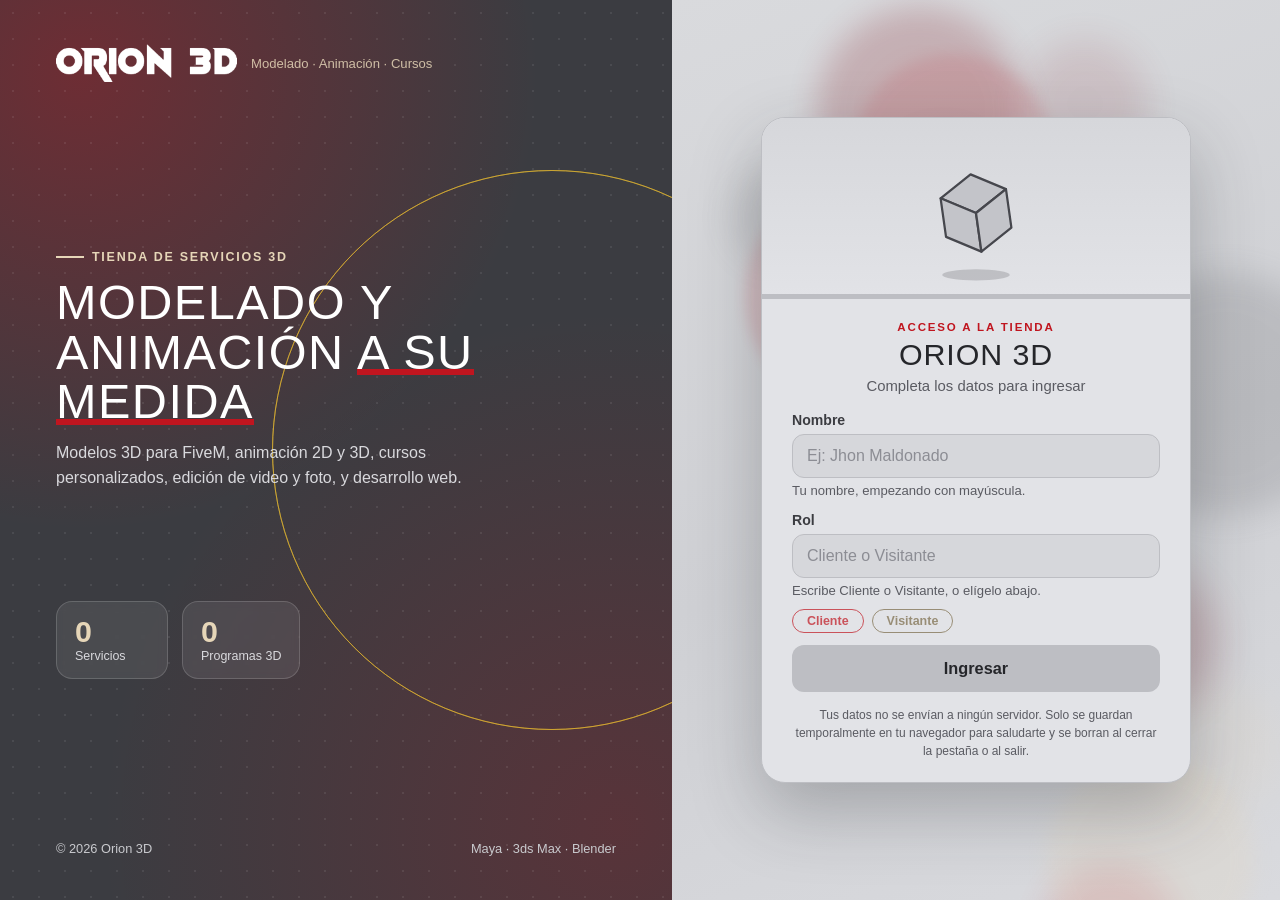
==== index.html @ c8d84ebd "Add files via upload" ====
<!DOCTYPE html>
<html lang="es">
<head>
<meta charset="UTF-8">
<meta name="viewport" content="width=device-width, initial-scale=1">
<meta name="theme-color" content="#3b3c41">
<title>Orion 3D | Ingresar</title>
<link rel="icon" type="image/png" href="img/favicon.png">
<link rel="apple-touch-icon" href="img/favicon.png">
<script src="js/auth.js"></script>
<style>
  :root{--paper:#f7faf0;--mist:#e8f3da;--leaf:#5aa469;--forest:#1f4d2e;--deep:#163823;--sun:#f2c230;--cream:#fff6cc;--line:#d5e4c6;--muted:#5c7262;--bad:#b3402f;--ok:#2f7d46;font-family:"Figtree",system-ui,-apple-system,"Segoe UI",sans-serif}
  *{box-sizing:border-box;margin:0}
  html,body{min-height:100%}
  body{background:var(--paper);color:var(--deep);overflow-x:hidden}
  .shell{display:grid;grid-template-columns:1.05fr .95fr;min-height:100vh}

  /* Panel institucional */
  .brand{position:relative;overflow:hidden;color:#fff;padding:44px 56px;display:flex;flex-direction:column;justify-content:space-between;gap:28px;
    background:radial-gradient(circle at 12% 8%,#2f7d46 0%,transparent 45%),radial-gradient(circle at 92% 92%,#2b6a3d 0%,transparent 50%),var(--deep)}
  .brand::before{content:"";position:absolute;inset:0;background-image:radial-gradient(rgba(255,255,255,.08) 1.2px,transparent 1.2px);background-size:26px 26px;animation:pan 30s linear infinite}
  @keyframes pan{to{background-position:260px 260px}}
  .rings{position:absolute;right:-160px;top:50%;width:560px;height:560px;margin-top:-280px;pointer-events:none}
  .rings i{position:absolute;inset:0;border:1.5px solid rgba(242,194,48,.4);border-radius:50%;animation:ring 8s ease-out infinite}
  .rings i:nth-child(2){animation-delay:2.7s}.rings i:nth-child(3){animation-delay:5.4s}
  @keyframes ring{from{transform:scale(.2);opacity:.9}to{transform:scale(1);opacity:0}}
  .b-top,.b-mid,.b-foot{position:relative;z-index:1}
  .b-top{display:flex;align-items:center;gap:14px;animation:fadeup .8s both}
  .emblem{width:54px;height:54px;object-fit:contain;background:#fff;border-radius:14px;padding:6px;box-shadow:0 8px 20px rgba(0,0,0,.25);animation:bob 5s ease-in-out infinite}
  @keyframes bob{50%{transform:translateY(-5px)}}
  .b-top strong{display:block;font-family:Arial,Helvetica,sans-serif;font-size:1.1rem;letter-spacing:.2px}
  .b-top span{font-size:.82rem;color:var(--cream);opacity:.85}
  .eyebrow{display:inline-flex;align-items:center;gap:8px;font-size:.78rem;font-weight:700;letter-spacing:.14em;text-transform:uppercase;color:var(--sun);animation:fadeup .8s .15s both}
  .eyebrow::before{content:"";width:28px;height:2px;background:var(--sun)}
  .b-mid h2{font-family:Arial,Helvetica,sans-serif;font-size:clamp(2rem,3.4vw,3.1rem);line-height:1.1;margin:14px 0 14px;max-width:560px;animation:fadeup .9s .25s both}
  .b-mid h2 em{font-style:normal;background:linear-gradient(var(--sun),var(--sun)) 0 94%/0 .13em no-repeat;animation:under 1.2s 1.1s forwards}
  @keyframes under{to{background-size:100% .13em}}
  .lead{max-width:470px;color:#dcebd5;line-height:1.55;animation:fadeup .9s .4s both}
  .quotes{position:relative;height:3.4em;margin-top:26px;max-width:460px}
  .quotes p{position:absolute;inset:0;font-family:Arial,Helvetica,sans-serif;font-size:1.12rem;font-style:italic;color:var(--cream);opacity:0;animation:q 15s infinite;padding-left:16px;border-left:3px solid var(--sun)}
  .quotes p:nth-child(2){animation-delay:5s}.quotes p:nth-child(3){animation-delay:10s}
  @keyframes q{0%{opacity:0;transform:translateY(12px)}5%,30%{opacity:1;transform:none}35%,100%{opacity:0;transform:translateY(-12px)}}
  .stats{display:flex;gap:14px;flex-wrap:wrap;margin-top:30px}
  .stat{min-width:112px;padding:14px 18px;border-radius:16px;background:rgba(255,255,255,.08);border:1px solid rgba(255,255,255,.16);backdrop-filter:blur(4px);animation:fadeup .8s both;transition:transform .3s,background .3s}
  .stat:nth-child(1){animation-delay:.6s}.stat:nth-child(2){animation-delay:.75s}.stat:nth-child(3){animation-delay:.9s}
  .stat:hover{transform:translateY(-5px);background:rgba(255,255,255,.14)}
  .stat b{display:block;font-family:Arial,Helvetica,sans-serif;font-size:1.9rem;color:var(--sun);line-height:1}
  .stat span{font-size:.78rem;color:#dcebd5}
  .b-foot{display:flex;justify-content:space-between;align-items:center;font-size:.8rem;color:#bcd3b6}
  @keyframes fadeup{from{opacity:0;transform:translateY(22px)}}

  /* Lado del acceso */
  .side{position:relative;display:grid;place-items:center;padding:32px 20px;overflow:hidden;background:linear-gradient(160deg,var(--paper),#eef6e0 55%,var(--cream) 140%)}
  #blobs{position:absolute;inset:0;pointer-events:none;overflow:hidden}
  #blobs span{position:absolute;border-radius:50%;animation:drift var(--d) ease-in-out var(--delay) infinite alternate}
  @keyframes drift{from{transform:translate(0,0) scale(1)}to{transform:translate(var(--x),var(--y)) scale(1.18)}}

  .login{position:relative;z-index:1;width:min(100%,430px);background:#fff;border:1px solid var(--line);border-radius:24px;overflow:hidden;box-shadow:0 28px 70px rgba(31,77,46,.18);animation:enter .9s cubic-bezier(.2,.9,.3,1) both}
  @keyframes enter{from{transform:translateX(50px);opacity:0}}
  .login.shake{animation:shake .45s}
  @keyframes shake{20%{transform:translateX(-9px)}40%{transform:translateX(8px)}60%{transform:translateX(-5px)}80%{transform:translateX(3px)}}
  .top{background:linear-gradient(180deg,var(--mist),#f4f9ea);padding:20px 0 0;text-align:center}
  .plant{width:140px;height:150px;display:block;margin:0 auto;overflow:visible}
  .bar{height:5px;background:var(--line);margin-top:6px}
  .bar i{display:block;height:100%;width:0;background:linear-gradient(90deg,var(--leaf),var(--sun));transition:width .7s cubic-bezier(.3,1,.4,1)}

  .body{padding:22px 30px 22px}
  .tag{display:block;text-align:center;font-size:.72rem;font-weight:700;letter-spacing:.16em;text-transform:uppercase;color:var(--leaf);margin-bottom:4px}
  h1{font-family:Arial,Helvetica,sans-serif;font-size:1.7rem;font-weight:700;color:var(--forest);text-align:center;line-height:1.15}
  .sub{text-align:center;color:var(--muted);margin:6px 0 18px;font-size:.93rem}
  .rise{animation:fadeup .7s cubic-bezier(.2,.9,.3,1) both;animation-delay:calc(var(--i) * .09s + .45s)}
  label{display:block;font-weight:700;font-size:.88rem;margin-bottom:6px;color:var(--forest)}
  .field{margin-bottom:12px}
  input{width:100%;font:inherit;font-size:1rem;color:var(--deep);background:var(--paper);border:1.5px solid var(--line);border-radius:12px;padding:12px 14px;outline:none;transition:border-color .25s,box-shadow .25s,background .25s}
  input::placeholder{color:#93a798}
  input:focus{border-color:var(--leaf);background:#fff;box-shadow:0 0 0 4px rgba(90,164,105,.18)}
  input.ok{border-color:var(--ok)}input.bad{border-color:var(--bad)}
  .hint{min-height:1.3em;margin-top:5px;font-size:.82rem;color:var(--muted)}
  .hint.ok{color:var(--ok)}.hint.bad{color:var(--bad)}
  .chips{display:flex;gap:6px;flex-wrap:wrap;margin-top:8px}
  .chip{font-size:.74rem;font-weight:700;padding:3px 11px;border-radius:999px;border:1.5px solid var(--c);color:var(--c);opacity:.6;transition:all .35s cubic-bezier(.3,1.6,.5,1)}
  .chip.on{background:var(--c);color:var(--t);opacity:1;transform:scale(1.1)}

  /* Tipo de visitante (aparece solo con rol Visitante) */
  .tipo-box{max-height:0;opacity:0;overflow:hidden;padding:0 4px;transform:translateY(-8px);transition:max-height .55s ease,opacity .4s,transform .4s,margin .4s}
  .tipo-box.show{max-height:150px;opacity:1;transform:none;margin-bottom:12px}

  /* Acceso admin (oculto) */
  button.ready.adm,button.checking.adm,button.verified.adm{background:linear-gradient(90deg,#7b2ff7,#f107a3)}
  button.ready.adm{box-shadow:0 10px 24px rgba(241,7,163,.35)}
  button.checking.adm::before{background:#fff}
  .welcome.admin{background:linear-gradient(135deg,#1a0b3d,#7b2ff7 55%,#f107a3)}

  /* Acceso Founder (Juan MaldonadoAdmin) */
  button.ready.founder,button.checking.founder,button.verified.founder{background:linear-gradient(90deg,#000000,#7b2ff7,#c0151f);border:1px solid #f107a3;}
  button.ready.founder{box-shadow:0 10px 24px rgba(123,47,247,.45)}
  .welcome.founder{background:radial-gradient(circle at 50% 50%,#7b2ff7 0%,#000000 80%)}

  /* Preguntas de seguridad (admin) */
  .sec{position:fixed;inset:0;z-index:20;display:grid;place-items:center;padding:20px;background:radial-gradient(circle at 50% 30%,rgba(123,47,247,.55),rgba(10,4,25,.93));backdrop-filter:blur(8px);opacity:0;visibility:hidden;transition:opacity .4s,visibility .4s}
  .sec.show{opacity:1;visibility:visible}
  .sec-card{width:min(100%,450px);padding:28px;border-radius:24px;background:linear-gradient(160deg,#241046,#12082b);border:1px solid rgba(241,7,163,.5);box-shadow:0 0 60px rgba(241,7,163,.3),0 30px 80px rgba(0,0,0,.5);color:#fff;transform:translateY(40px) scale(.92) rotate(-2deg);transition:transform .6s cubic-bezier(.2,1.4,.4,1)}
  .sec.show .sec-card{transform:none}
  .sec-card.shake{animation:shake .45s}
  .sec-ico{font-size:2.4rem;text-align:center;animation:bob2 2.4s ease-in-out infinite}
  @keyframes bob2{50%{transform:translateY(-6px) rotate(6deg)}}
  .sec h3{font-family:Arial,Helvetica,sans-serif;text-align:center;font-size:1.4rem;margin:4px 0}
  .sec-sub{text-align:center;color:#c7b8ee;font-size:.9rem;margin-bottom:16px}
  .sec label{color:#f0e8ff;font-size:.9rem;font-weight:600;margin-bottom:12px;opacity:0;transform:translateX(-18px)}
  .sec label span{display:block;margin-bottom:6px}
  .sec.show label{animation:sqin .5s forwards;animation-delay:calc(var(--i) * .12s + .3s)}
  @keyframes sqin{to{opacity:1;transform:none}}
  .sec input{background:rgba(255,255,255,.08);border-color:rgba(255,255,255,.2);color:#fff}
  .sec input::placeholder{color:#8b7bb8}
  .sec input:focus{background:rgba(255,255,255,.12);border-color:#f107a3;box-shadow:0 0 0 4px rgba(241,7,163,.25)}
  .sec-msg{min-height:1.4em;text-align:center;font-size:.86rem;color:#ff8fb8;margin:2px 0 10px}
  .sec-msg.ok{color:#6cf2b0}
  .sec-acts{display:flex;gap:10px}
  .sec-acts button{width:auto;flex:1}
  .sec-go{background:linear-gradient(90deg,#7b2ff7,#f107a3);color:#fff;box-shadow:0 10px 24px rgba(241,7,163,.3)}
  .sec-cancel{background:rgba(255,255,255,.1);color:#fff}
  .sec-go:disabled{opacity:.5;cursor:not-allowed}

  /* PIN de los clientes (nube) */
  .tipo-box.alto.show{max-height:240px}
  .pin-wrap{position:relative}
  input.pin-in{text-align:center;font-size:1.35rem;font-weight:700;letter-spacing:.55em;padding-left:calc(14px + .55em)}
  .relink{width:auto;margin-top:6px;padding:0;background:none;border:0;border-radius:0;box-shadow:none;color:var(--leaf);font-size:.82rem;font-weight:700;text-decoration:underline;cursor:pointer}
  .relink:hover,.relink:active{transform:none;color:var(--forest)}
  .nube{position:absolute;right:4px;bottom:calc(100% - 2px);z-index:5;min-width:176px;padding:14px 26px 12px;border-radius:46px;background:#fff;color:var(--forest);text-align:center;pointer-events:none;
    opacity:0;transform:translateY(14px) scale(.6);transform-origin:80% 100%;transition:opacity .35s,transform .5s cubic-bezier(.3,1.6,.5,1);filter:drop-shadow(0 8px 14px rgba(31,77,46,.32))}
  .nube::before,.nube::after,.nube i{content:"";position:absolute;background:#fff;border-radius:50%}
  .nube::before{width:48px;height:48px;top:-22px;left:24px}
  .nube::after{width:64px;height:64px;top:-34px;right:26px}
  .nube i:nth-of-type(1){width:15px;height:15px;right:34px;bottom:-14px}
  .nube i:nth-of-type(2){width:8px;height:8px;right:22px;bottom:-27px}
  .nube small{display:block;font-size:.78rem;font-weight:700;color:var(--muted);letter-spacing:.05em;text-transform:uppercase}
  .nube strong{display:block;font-family:Arial,Helvetica,sans-serif;font-size:2rem;letter-spacing:.3em;margin:2px 0 8px .3em;color:var(--forest)}
  .nube b{display:block;height:4px;border-radius:4px;background:linear-gradient(90deg,var(--sun),var(--leaf));transform-origin:left}
  .nube.show{opacity:1;transform:none;animation:flota 3s ease-in-out .5s infinite}
  .nube.show b{animation:cuenta 5s linear forwards}
  @keyframes flota{50%{transform:translateY(-6px)}}
  @keyframes cuenta{from{transform:scaleX(1)}to{transform:scaleX(0)}}

  /* Bloqueo por intentos fallidos */
  .lock{position:fixed;inset:0;z-index:30;display:grid;place-items:center;padding:20px;background:radial-gradient(circle at 50% 30%,rgba(179,64,47,.55),rgba(12,22,16,.96));backdrop-filter:blur(10px);opacity:0;visibility:hidden;transition:opacity .4s,visibility .4s}
  .lock.show{opacity:1;visibility:visible}
  .lock-card{position:relative;width:min(100%,420px);padding:34px 28px 28px;border-radius:26px;text-align:center;color:#fff;background:linear-gradient(160deg,#2a1713,#150c0a);border:1px solid rgba(255,107,107,.5);box-shadow:0 0 70px rgba(255,80,80,.28),0 30px 80px rgba(0,0,0,.55);transform:scale(.9) translateY(30px);transition:transform .6s cubic-bezier(.2,1.4,.4,1)}
  .lock.show .lock-card{transform:none}
  .lock-ring{width:170px;height:170px;display:block;margin:0 auto;transform:rotate(-90deg);overflow:visible}
  .lock.show .lock-ring{animation:lpulse 2s ease-in-out infinite}
  @keyframes lpulse{50%{transform:rotate(-90deg) scale(1.04)}}
  .lock-ring circle{fill:none;stroke-width:7;stroke-linecap:round}
  .lock-ring .bg{stroke:rgba(255,255,255,.12)}
  .lock-ring .fg{stroke:#ff6b6b;stroke-dasharray:326.7;stroke-dashoffset:0;filter:drop-shadow(0 0 8px rgba(255,107,107,.7));transition:stroke-dashoffset .25s linear}
  .lock-time{position:absolute;left:0;right:0;top:94px;font-family:Arial,Helvetica,sans-serif;font-size:2.6rem;font-weight:700;font-variant-numeric:tabular-nums}
  .lock h3{font-family:Arial,Helvetica,sans-serif;font-size:1.45rem;margin:18px 0 6px}
  .lock p{color:#e8c9c3;font-size:.93rem;line-height:1.5}
  .lock.profundo{background:#000;-webkit-backdrop-filter:none;backdrop-filter:none}
  .lock.profundo .lock-card{background:#040404;border-color:rgba(255,255,255,.1);box-shadow:none}
  .lock.profundo.show .lock-ring{animation:none}
  .lock.profundo .lock-ring .bg{stroke:rgba(255,255,255,.07)}
  .lock.profundo .lock-ring .fg{stroke:#555;filter:none}
  .lock.profundo .lock-time{color:#bdbdbd}
  .lock.profundo h3{color:#cfcfcf}
  .lock.profundo p{color:#7a7a7a}
  .apin-dots{display:flex;justify-content:center;gap:8px;margin:2px 0 8px}
  .apin-dots i{width:10px;height:10px;border-radius:50%;background:rgba(255,255,255,.2);transition:all .4s cubic-bezier(.3,1.6,.5,1)}
  .apin-dots i.on{background:#f107a3;box-shadow:0 0 12px #f107a3;transform:scale(1.3)}

  button{position:relative;overflow:hidden;width:100%;font:inherit;font-weight:700;font-size:1.02rem;color:var(--deep);background:#cfe0c4;border:0;border-radius:12px;padding:14px;cursor:pointer;transition:background .4s,color .4s,transform .15s,box-shadow .3s}
  button.ready{background:var(--forest);color:#fff;box-shadow:0 10px 22px rgba(31,77,46,.28)}
  button.ready::after{content:"";position:absolute;inset:0 auto 0 -60%;width:40%;background:linear-gradient(100deg,transparent,rgba(242,194,48,.55),transparent);transform:skewX(-20deg);animation:shine 2.6s ease-in-out infinite}
  @keyframes shine{0%,40%{left:-60%}100%{left:130%}}
  button:hover{transform:translateY(-2px)}button:active{transform:scale(.98)}
  button:focus-visible{outline:3px solid var(--sun);outline-offset:3px}
  button .spin{display:none;width:16px;height:16px;margin-right:10px;vertical-align:-3px;border:2.5px solid rgba(255,255,255,.35);border-top-color:var(--sun);border-radius:50%;animation:girar .8s linear infinite}
  button.checking{background:var(--forest);color:#fff;cursor:progress;transform:none}
  button.checking .spin{display:inline-block}
  button.checking::after{display:none}
  button.checking::before{content:"";position:absolute;left:0;bottom:0;height:4px;width:var(--p,0%);background:var(--sun);transition:width .95s linear}
  button.verified{background:var(--ok);color:#fff}
  button.denied{background:var(--bad);color:#fff;animation:shake .45s}
  #btnlabel.fade{display:inline-block;animation:aparece .4s ease both}
  @keyframes girar{to{transform:rotate(360deg)}}
  @keyframes aparece{from{opacity:0;transform:translateY(6px)}}
  .privacy{font-size:.75rem;line-height:1.5;color:var(--muted);margin-top:14px;text-align:center}

  /* Bienvenida */
  .welcome{position:fixed;inset:0;z-index:10;display:grid;place-items:center;text-align:center;padding:24px;background:var(--forest);color:#fff;clip-path:circle(0% at 70% 40%);pointer-events:none}
  .welcome.show{clip-path:circle(150% at 70% 40%);transition:clip-path 1.1s cubic-bezier(.7,0,.3,1);pointer-events:auto}
  .welcome h2{font-family:Arial,Helvetica,sans-serif;font-size:clamp(1.8rem,6vw,3rem);line-height:1.15}
  .welcome p{font-size:1.15rem;margin-top:12px;color:var(--cream)}
  .welcome .dots{margin-top:10px;color:var(--sun)}
  .welcome .dots span{display:inline-block;font-size:2.2rem;animation:dot 1s infinite}
  .welcome .dots span:nth-child(2){animation-delay:.2s}.welcome .dots span:nth-child(3){animation-delay:.4s}
  @keyframes dot{50%{transform:translateY(-9px)}}

  @media (max-width:900px){
    .shell{grid-template-columns:1fr}
    .brand{padding:24px 22px;gap:14px}
    .b-mid h2{font-size:1.55rem;margin:8px 0 0}
    .lead,.quotes,.stats,.rings,.vine,.eyebrow{display:none}
    .b-foot{display:none}
    .side{padding:26px 16px 40px}
  }
  @media (prefers-reduced-motion:reduce){*,*::before,*::after{animation:none!important;transition:none!important}.quotes p:first-child{opacity:1}}

  /* =====================  TEMA ORION 3D (gris + rojo)  ===================== */
  @font-face{font-family:"Calvera";src:url("fonts/calvera.woff2") format("woff2"),url("fonts/calvera.ttf") format("truetype"),url("fonts/calvera.otf") format("opentype");font-display:swap}
  :root{--paper:#d6d7db;--mist:#c9cacf;--leaf:#c0151f;--forest:#3b3c41;--deep:#25262a;--sun:#e6d6b8;--cream:#ececef;--line:#bdbec3;--muted:#5a5b62;--bad:#b3141d;--ok:#2f6b3a;--calv:"Calvera","Impact","Arial Black",Arial,sans-serif;font-family:Arial,Helvetica,sans-serif}
  body{background:#cfd0d4}
  #fx{position:fixed;inset:0;z-index:0;pointer-events:none}
  .shell{position:relative;z-index:1}
  h1,.b-mid h2,.welcome h2,.sec h3,.lock h3{font-family:var(--calv);font-weight:400;text-transform:uppercase;letter-spacing:.03em}
  h1{color:#25262a;font-size:1.9rem}
  .b-mid h2{font-size:clamp(2.1rem,3.8vw,3.4rem);line-height:1.02}
  .sec h3,.lock h3{font-size:1.5rem}
  .brand{background:radial-gradient(circle at 12% 8%,rgba(192,21,31,.38) 0%,transparent 45%),radial-gradient(circle at 92% 92%,rgba(192,21,31,.22) 0%,transparent 50%),#3b3c41}
  .b-top .logo{height:38px;width:auto;display:block;animation:bob 5s ease-in-out infinite}
  .b-top span{color:var(--sun)}
  .lead,.stat span{color:#d9d9dd}.b-foot{color:#c9cace}
  .b-mid h2 em{background:linear-gradient(var(--leaf),var(--leaf)) 0 94%/0 .13em no-repeat;animation:under 1.2s 1.1s forwards;color:#fff}
  .side{background:linear-gradient(160deg,#d9dadd,#cfd0d4 55%,#e2e3e7 140%)}
  .login{background:#e2e3e7;border-color:var(--line);box-shadow:0 28px 70px rgba(37,38,42,.28)}
  .top{background:linear-gradient(180deg,#d6d7db,#e2e3e7)}
  input:focus{background:#ececef;box-shadow:0 0 0 4px rgba(192,21,31,.18)}
  input::placeholder{color:#8c8d94}
  .bar{background:var(--line)}
  .plant{width:150px;height:150px;display:block;margin:0 auto;overflow:visible}
  .plant polygon{fill:#c3c4c9;stroke:#46474d;stroke-width:3;stroke-linejoin:round;transition:fill .7s,stroke .7s}
  .plant .cb{transform-box:fill-box;transform-origin:center;transform:scale(.8) rotate(-8deg);transition:transform .9s cubic-bezier(.3,1.5,.5,1)}
  .plant .sh{fill:rgba(37,38,42,.18)}
  .plant.s1 .cb{transform:scale(.92)}
  .plant.s1 .fl{fill:#8a8b92}.plant.s1 .fr{fill:#5a5b62}
  .plant.s2 .cb{transform:scale(1);animation:flotaC 3.4s ease-in-out infinite}
  .plant.s2 .ft{fill:#e0323d}.plant.s2 .fl{fill:#c0151f}.plant.s2 .fr{fill:#8f0f18}
  .plant.adm.s2 .ft{fill:#c084fc}.plant.adm.s2 .fl{fill:#7b2ff7}.plant.adm.s2 .fr{fill:#f107a3}
  .plant.founder.s2 .ft{fill:#ff4d4d}.plant.founder.s2 .fl{fill:#7b2ff7}.plant.founder.s2 .fr{fill:#000000}
  .sp{fill:var(--sun);opacity:0}
  .plant.s2 .sp{animation:subir 2.6s ease-out infinite}
  .plant.s2 .sp:nth-of-type(2){animation-delay:.8s}.plant.s2 .sp:nth-of-type(3){animation-delay:1.6s}
  @keyframes flotaC{50%{transform:scale(1) translateY(-6px) rotate(2deg)}}
  @keyframes subir{0%{transform:translateY(0);opacity:0}25%{opacity:.9}100%{transform:translateY(-30px);opacity:0}}
  .chips{gap:8px}
  button.chip{width:auto;padding:4px 14px;font-size:.78rem;font-weight:700;background:transparent;border-radius:999px;box-shadow:none;border:1.5px solid var(--c);color:var(--c);opacity:.7;cursor:pointer}
  button.chip:hover{opacity:1}
  button.chip.cli{--c:#c0151f;--t:#fff}button.chip.vis{--c:#7a6a47;--t:#fff}
  button.chip.on{background:var(--c);color:var(--t);opacity:1;transform:scale(1.08)}
  button{background:#bdbec3;color:var(--deep)}
  button.ready{background:var(--leaf);color:#fff;box-shadow:0 10px 22px rgba(192,21,31,.3)}
  button.checking{background:var(--leaf);color:#fff}
  button.verified{background:var(--ok)}
  button.ready.adm,button.checking.adm,button.verified.adm{background:linear-gradient(90deg,#7b2ff7,#f107a3)}
  button.ready.founder,button.checking.founder,button.verified.founder{background:linear-gradient(90deg,#000000,#7b2ff7,#c0151f)}
  .nube,.nube::before,.nube::after,.nube i{background:#ececef}
  .nube strong{color:#25262a}
  .welcome{background:#3b3c41}
  .welcome.admin{background:linear-gradient(135deg,#1a0b3d,#7b2ff7 55%,#f107a3)}
  .welcome.founder{background:radial-gradient(circle at 50% 50%,#7b2ff7 0%,#000000 80%)}
  @media (max-width:900px){.b-top .logo{height:30px}.b-top span{display:none}}
</style>
</head>
<body>
  <canvas id="fx" aria-hidden="true"></canvas>
  <div class="shell">
    <aside class="brand">
      <div class="rings" aria-hidden="true"><i></i><i></i><i></i></div>

      <div class="b-top">
        <img class="logo" src="img/logo-orion.png" alt="Orion 3D">
        <div><span>Modelado · Animación · Cursos</span></div>
      </div>

      <div class="b-mid">
        <span class="eyebrow">Tienda de servicios 3D</span>
        <h2>Modelado y animación <em>a su medida</em></h2>
        <p class="lead">Modelos 3D para FiveM, animación 2D y 3D, cursos personalizados, edición de video y foto, y desarrollo web.</p>
        <div class="quotes" aria-hidden="true">
          <p>Cursos a su nivel, en Maya, 3ds Max y Blender.</p>
          <p>Pedidos y soporte directo por Discord.</p>
          <p>Cada proyecto, con su factura clara.</p>
        </div>
        <div class="stats">
          <div class="stat"><b id="nserv" data-n="0">0</b><span>Servicios</span></div>
          <div class="stat"><b data-n="3">0</b><span>Programas 3D</span></div>
        </div>
      </div>

      <div class="b-foot"><span>&copy; <span id="yr">2026</span> Orion 3D</span><span>Maya · 3ds Max · Blender</span></div>
    </aside>

    <section class="side">
      <div id="blobs" aria-hidden="true"></div>

      <main class="login" id="card">
        <div class="top">
          <svg class="plant" id="plant" viewBox="0 0 160 160" aria-hidden="true">
            <ellipse class="sh" cx="80" cy="146" rx="36" ry="6"/>
            <g class="cb">
              <polygon class="ft" points="80,28 124,54 80,80 36,54"/>
              <polygon class="fl" points="36,54 80,80 80,132 36,106"/>
              <polygon class="fr" points="124,54 80,80 80,132 124,106"/>
            </g>
            <circle class="sp" cx="38" cy="44" r="3"/><circle class="sp" cx="126" cy="40" r="2.5"/><circle class="sp" cx="80" cy="16" r="2.5"/>
          </svg>
          <div class="bar" role="progressbar" aria-valuemin="0" aria-valuemax="2" aria-valuenow="0" id="bar"><i id="barfill"></i></div>
        </div>

        <div class="body">
          <span class="tag">Acceso a la tienda</span>
          <h1>Orion 3D</h1>
          <p class="sub">Completa los datos para ingresar</p>

          <form id="form" method="post" novalidate autocomplete="off">
            <div class="field rise" style="--i:1">
              <label for="u">Nombre</label>
              <input type="text" id="u" name="u" placeholder="Ej: Jhon Maldonado" maxlength="40" aria-describedby="hu" required>
              <div class="hint" id="hu" aria-live="polite">Tu nombre, empezando con mayúscula.</div>
            </div>
            <div class="field rise" style="--i:2">
              <label for="p">Rol</label>
              <input type="text" id="p" name="p" placeholder="Cliente o Visitante" maxlength="20" aria-describedby="hp" required>
              <div class="hint" id="hp" aria-live="polite">Escribe Cliente o Visitante, o elígelo abajo.</div>
              <div class="chips"><button type="button" class="chip cli" data-r="Cliente">Cliente</button><button type="button" class="chip vis" data-r="Visitante">Visitante</button></div>
            </div>
            <div class="pin-wrap">
              <div class="nube" id="nube" role="status" aria-live="polite"><small>Tu Pin es:</small><strong id="nubePin">----</strong><b></b><i></i><i></i></div>
              <div class="tipo-box alto" id="pinBox" inert aria-hidden="true">
                <label for="pin">PIN de 4 dígitos</label>
                <input type="text" id="pin" class="pin-in" inputmode="numeric" pattern="[0-9]*" maxlength="4" autocomplete="off" placeholder="••••" aria-describedby="hpin">
                <div class="hint" id="hpin" aria-live="polite">Escribe el PIN que aparece en la nube.</div>
                <button type="button" class="relink" id="repin">¿No alcanzaste a verlo? Obtener PIN de nuevo</button>
              </div>
            </div>
            <div class="rise" style="--i:3"><button type="submit" id="btn"><span class="spin" aria-hidden="true"></span><span id="btnlabel" aria-live="polite">Ingresar</span></button></div>
          </form>

          <p class="privacy rise" style="--i:4">Tus datos no se envían a ningún servidor. Solo se guardan temporalmente en tu navegador para saludarte y se borran al cerrar la pestaña o al salir.</p>
        </div>
      </main>
    </section>
  </div>

  <div class="sec" id="apinm" role="dialog" aria-modal="true" aria-labelledby="apinT" aria-hidden="true">
    <form class="sec-card" id="apinForm" autocomplete="off" novalidate>
      <div class="sec-ico" aria-hidden="true">🔑</div>
      <h3 id="apinT">PIN de seguridad</h3>
      <div class="apin-dots" id="apinDots" aria-hidden="true"><i></i><i></i><i></i></div>
      <p class="sec-sub">Ingresa tu PIN de 4 dígitos.</p>
      <input type="password" id="apin" class="pin-in" inputmode="numeric" pattern="[0-9]*" maxlength="4" autocomplete="off" placeholder="••••" aria-label="PIN de 4 dígitos">
      <div class="sec-msg" id="apinMsg" aria-live="polite"></div>
      <div class="sec-acts"><button type="button" class="sec-cancel" id="apinNo">Cancelar</button><button type="submit" class="sec-go">Continuar</button></div>
    </form>
  </div>

  <div class="lock" id="lock" role="alertdialog" aria-modal="true" aria-labelledby="lockT" aria-hidden="true">
    <div class="lock-card">
      <svg class="lock-ring" viewBox="0 0 120 120" aria-hidden="true"><circle class="bg" cx="60" cy="60" r="52"/><circle class="fg" id="lockArc" cx="60" cy="60" r="52"/></svg>
      <div class="lock-time" id="lockTime" aria-live="off">2:00</div>
      <h3 id="lockT">🔒 Acceso bloqueado</h3>
      <p id="lockMsg">Hubo 3 intentos fallidos. Por seguridad, el ingreso se desbloqueará solo cuando termine el tiempo.</p>
    </div>
  </div>

  <div class="sec" id="sec" role="dialog" aria-modal="true" aria-labelledby="secT" aria-hidden="true">
    <form class="sec-card" id="secForm" autocomplete="off" novalidate>
      <div class="sec-ico" aria-hidden="true">🛡️</div>
      <h3 id="secT">Verificación de seguridad</h3>
      <p class="sec-sub">Responde las 3 preguntas para continuar.</p>
      <label style="--i:1"><span>1. ¿Qué sistema operativo usas?</span><input type="text" placeholder="Tu respuesta" autocapitalize="off" autocorrect="off" spellcheck="false"></label>
      <label style="--i:2"><span>2. Nombre del proyecto audiovisual de Juan (en minúscula)</span><input type="text" placeholder="Tu respuesta" autocapitalize="off" autocorrect="off" spellcheck="false"></label>
      <label style="--i:3"><span>3. ¿Qué editor de código se usó para crear la página?</span><input type="text" placeholder="Tu respuesta" autocapitalize="off" autocorrect="off" spellcheck="false"></label>
      <div class="sec-msg" id="secMsg" aria-live="polite"></div>
      <div class="sec-acts"><button type="button" class="sec-cancel" id="secNo">Cancelar</button><button type="submit" class="sec-go" id="secGo">Verificar</button></div>
    </form>
  </div>

  <div class="welcome" id="welcome" role="status" aria-live="polite">
    <div>
      <h2 id="wtitle"></h2>
      <p id="wsub"></p>
      <div class="dots" aria-hidden="true"><span>.</span><span>.</span><span>.</span></div>
    </div>
  </div>

<script src="js/datos.js"></script>
<script>
  const $ = id => document.getElementById(id);
  const card = $('card'), plant = $('plant'), btn = $('btn');
  const uIn = $('u'), pIn = $('p'), hu = $('hu'), hp = $('hp');

  /* ================= LISTA DE CLIENTES AMPLIABLE =================
     Aquí puedes agregar más nombres de clientes en el futuro. */
  const CLIENTES_EXTRAS = [
    { nombre: "Jhon Maldonado" },
    { nombre: "Angel Trespalacios" }
  ];
  // Combinamos con los clientes que ya vengan de datos.js si existen
  const TODOS_LOS_CLIENTES = (typeof CLIENTES !== 'undefined' ? CLIENTES : []).concat(CLIENTES_EXTRAS);

  const ROLES = ['Cliente', 'Visitante', 'Founder'];
  const CONECTORES = ['de', 'del', 'la', 'las', 'los', 'y'];

  /* ================= MODERACIÓN DE LENGUAJE =================
     Normaliza tildes, leetspeak, repeticiones y separadores para reducir
     evasiones como p.u.t.a, p-u-t-a, p4t4 o miiiiierda.
     Es un filtro determinista: no interpreta contexto como una IA. */
  const BLOCKED_WORDS = [
    // Insultos y vulgaridades frecuentes en español
    'puta','puto','putas','putos','putisima','putisimo','putear','puteria',
    'mierda','mierdas','mierdero','mierdoso','carajo','carajos','joder','jodido',
    'gonorrea','gonorreaaa','malparido','malparida','malparidos','hijueputa','hijueputas',
    'hijoeputa','hijueputazo','careverga','caremonda','maricon','maricona','maricas',
    'pendejo','pendeja','pendejos','estupido','estupida','estupidos','imbecil','imbeciles',
    'idiota','idiotas','baboso','babosa','tarado','tarada','culiao','culiada','culero',
    'culero','coño','cojones','chingar','chingada','chingado','cabrón','cabron','cabrona',
    'mamaguevo','mamagüevo','mamahuevo','mamón','mamon','maldito','maldita',' desgraciado',
    'verga','vergas','vergazo','pinga','chucha','hpta','hp','ptm','ctm','mk','marik',
    // Términos anatómicos/sexuales explícitos solicitados por la política del sitio
    'pene','penes','pito','pitos','verga','vagina','vulva','vulvas','clitoris','clítoris',
    'clit','testiculo','testiculos','huevo','huevos','escroto','ano','anales','culo','culos',
    'nalgas','teta','tetas','pezon','pezones','senos','chichi','chichis','panocha','concha',
    'cuca','cucas','picha','pichas','polla','pollas','pajero','pajera','masturbar','masturbacion',
    'follar','follada','follado','coger','sexo','pornografia','porno',' xxx '
  ];
  const BLOCKED_PARTS = [
    'hijueput','hijoeput','gonorre','malparid','maricon','pendej','estupid','imbecil',
    'mamaguev','mamahuev','careverg','caremond','masturb','pornograf','culia','putis'
  ];

  const strip = s => String(s).toLowerCase().normalize('NFD').replace(/[\u0300-\u036f]/g, '');
  const collapse = s => s.replace(/(.)\1+/g, '$1');
  const normalizeModeration = value => collapse(strip(value)
    .replace(/[@]/g, 'a').replace(/[0]/g, 'o').replace(/[1!|]/g, 'i')
    .replace(/[3]/g, 'e').replace(/[4]/g, 'a').replace(/[5$]/g, 's')
    .replace(/[7]/g, 't').replace(/[6]/g, 'g').replace(/[8]/g, 'b')
    .replace(/[^a-z]/g, ''));
  const WORDSET = new Set(BLOCKED_WORDS.map(w => normalizeModeration(w)));
  const PARTS = BLOCKED_PARTS.map(w => normalizeModeration(w).trim()).filter(Boolean);

  function isVulgar(text) {
    const raw = strip(String(text));
    const normalized = normalizeModeration(raw);
    if (!normalized) return false;
    // Separa por espacios, pero elimina símbolos dentro de cada fragmento:
    // así p.u.t.a, p-u-t-a y p4t4 se convierten en una misma secuencia detectable.
    const tokens = raw.split(/\s+/).map(normalizeModeration).filter(Boolean);
    if (tokens.some(token => WORDSET.has(token))) return true;
    if (WORDSET.has(normalized)) return true;
    // También detecta letras separadas por espacios: "p u t a".
    // Se prueban secuencias contiguas para no depender de una única palabra completa.
    for (let start = 0; start < tokens.length; start++) {
      let joined = '';
      for (let end = start; end < tokens.length && end < start + 18; end++) {
        joined += tokens[end];
        if (WORDSET.has(joined)) return true;
        if (PARTS.some(part => joined.includes(part))) return true;
      }
    }
    // Las raíces se aplican solo a términos claramente ofensivos/sexuales.
    return PARTS.some(part => normalized.includes(part) || tokens.some(token => token.startsWith(part)));
  }
  function isGibberish(text) {
    return strip(text).split(/\s+/).some(t =>
      (t.length >= 3 && !/[aeiouy]/.test(t)) ||
      /[^aeiouy]{5,}/.test(t) ||
      /(.)\1{2,}/.test(t)
    );
  }

  const normNombre = s => strip(s).trim().replace(/\s+/g, ' ');
  const esCliente = n => TODOS_LOS_CLIENTES.some(c => normNombre(c.nombre) === normNombre(n));
  const rolNormal = v => ROLES.find(r => r.toLowerCase() === v.trim().toLowerCase()) || '';
  
  function checkName(v) {
    v = v.trim().replace(/\s+/g, ' ');
    if (!v) return { ok: false, msg: 'Escribe tu nombre.' };
    if (isVulgar(v)) return { ok: false, msg: 'El nombre contiene lenguaje no permitido.' };
    if (esCliente(v)) return { ok: true, msg: 'Nombre válido.' };
    if (!/^\p{L}+(?: \p{L}+)*$/u.test(v)) return { ok: false, msg: 'Usa solo letras, sin números ni símbolos.' };
    if (v.split(' ').some(w => w.length < 2)) return { ok: false, msg: 'Cada parte del nombre debe tener al menos 2 letras.' };
    if (isGibberish(v)) return { ok: false, msg: 'Eso parece texto al azar o sin sentido.' };
    return { ok: true, msg: 'Nombre válido.' };
  }

  function checkRole(v) {
    v = v.trim();
    if (!v) return { ok: false, msg: 'Escribe un rol válido.' };
    if (rolNormal(v)) return { ok: true, msg: 'Rol válido.' };
    return { ok: false, msg: 'Rol no reconocido.' };
  }

  function paint(input, hint, r, show) {
    input.classList.toggle('ok', show && r.ok);
    input.classList.toggle('bad', show && !r.ok);
    hint.className = 'hint' + (show ? (r.ok ? ' ok' : ' bad') : '');
    if (show) hint.textContent = r.msg;
  }

  let touchedU = false, touchedP = false;

  /* ================= DETECCIÓN DE JUAN MALDONADOADMIN ================= */
  function esFounder() {
    return uIn.value.trim() === 'Juan MaldonadoAdmin';
  }

  function update() {
    // Autocompletar rol y bloquearlo visualmente si escriben Juan MaldonadoAdmin
    if (esFounder()) {
      pIn.value = 'Founder';
      pIn.readOnly = true;
      [uIn, pIn].forEach(i => i.classList.remove('ok', 'bad'));
      hu.className = hp.className = 'hint';
      hu.textContent = 'Acceso especial Founder detectado.';
      hp.textContent = 'Rol asignado automáticamente.';
      document.querySelectorAll('.chip').forEach(c => c.classList.remove('on'));
      mostrar($('pinBox'), false); 
      if (pinVisible) { resetPin(); pinVisible = false; }
      plant.setAttribute('class', 'plant s2 founder'); 
      $('barfill').style.width = '100%';
      btn.classList.add('ready', 'founder');
      btn.classList.remove('adm');
      return { ru: { ok: true }, rp: { ok: true }, all: true };
    } else {
      pIn.readOnly = false;
      btn.classList.remove('founder');
    }

    if (esAdmin()) {
      [uIn, pIn].forEach(i => i.classList.remove('ok', 'bad'));
      hu.className = hp.className = 'hint';
      hu.textContent = 'Tu nombre, empezando con mayúscula.';
      hp.textContent = 'Escribe Cliente o Visitante, o elígelo abajo.';
      document.querySelectorAll('.chip').forEach(c => c.classList.remove('on'));
      mostrar($('pinBox'), false); if (pinVisible) { resetPin(); pinVisible = false; }
      plant.setAttribute('class', 'plant s2 adm'); $('barfill').style.width = '100%';
      btn.classList.add('ready', 'adm');
      return { ru: { ok: true }, rp: { ok: true }, all: true };
    }
    btn.classList.remove('adm');
    
    const ru = checkName(uIn.value), rp = checkRole(pIn.value);
    paint(uIn, hu, ru, touchedU && uIn.value !== '');
    paint(pIn, hp, rp, touchedP && pIn.value !== '');
    const rol = rolNormal(pIn.value);
    
    const esCli = rp.ok && rol === 'Cliente' && ru.ok && esCliente(uIn.value);
    mostrar($('pinBox'), esCli);
    if (esCli && !pinVisible) nuevoPin(true);
    if (!esCli && pinVisible) resetPin();
    pinVisible = esCli;
    const pinOk = !esCli || (pinActual !== '' && pinIn.value === pinActual);
    const stage = (ru.ok ? 1 : 0) + (rp.ok && pinOk ? 1 : 0);
    plant.setAttribute('class', 'plant' + (stage ? ' s' + stage : ''));
    $('barfill').style.width = stage * 50 + '%';
    $('bar').setAttribute('aria-valuenow', stage);
    btn.classList.toggle('ready', stage === 2);
    document.querySelectorAll('.chip').forEach(c => c.classList.toggle('on', rp.ok && c.dataset.r === rol));
    return { ru, rp, all: stage === 2 };
  }

  uIn.addEventListener('input', () => { touchedU = true; update(); });
  pIn.addEventListener('input', () => { touchedP = true; update(); });
  document.querySelectorAll('.chip').forEach(c => c.addEventListener('click', () => { pIn.value = c.dataset.r; touchedP = true; update(); }));

  const sleep = ms => new Promise(r => setTimeout(r, ms));
  const label = $('btnlabel');
  function setLabel(t) { label.textContent = t; label.classList.remove('fade'); void label.offsetWidth; label.classList.add('fade'); }

  async function verificarCliente() {
    btn.disabled = true; uIn.readOnly = pIn.readOnly = true; pinIn.readOnly = true;
    btn.classList.add('checking');
    await sleep(30);
    const pasos = ['Verificando datos…', 'Comprobando lista de clientes…', 'Validando identidad…'];
    for (let i = 0; i < pasos.length; i++) {
      setLabel(pasos[i]);
      btn.style.setProperty('--p', ((i + 1) * 33.4) + '%');
      await sleep(950);
    }
    const ok = esCliente(uIn.value);
    btn.classList.remove('checking'); btn.style.removeProperty('--p');
    if (ok) {
      btn.classList.add('verified'); setLabel('Cliente verificado ✓');
      await sleep(900);
      return true;
    }
    btn.classList.add('denied'); setLabel('No se pudo verificar');
    plant.setAttribute('class', 'plant s1'); $('barfill').style.width = '50%';
    const n = fallo();
    paint(uIn, hu, { ok: false, msg: 'No encontramos ese nombre en la lista de clientes.' + intento(n) }, true);
    card.classList.remove('shake'); void card.offsetWidth; card.classList.add('shake');
    await sleep(1800);
    btn.classList.remove('denied'); setLabel('Ingresar');
    btn.disabled = false; uIn.readOnly = pIn.readOnly = false; pinIn.readOnly = false; uIn.focus();
    return false;
  }

  const ADMIN = { user: 'adminjuans', rol: 'adminrol226', nombre: 'JuamCOL' };
  const esAdmin = () => uIn.value.trim().toLowerCase() === ADMIN.user && pIn.value.trim().toLowerCase() === ADMIN.rol;
  
  async function entrarAdmin() {
    btn.disabled = true; uIn.readOnly = pIn.readOnly = true;
    btn.classList.add('checking', 'adm');
    await sleep(30);
    const pasos = ['Verificando credenciales…', 'Autenticando administrador…', 'Cargando panel…'];
    for (let i = 0; i < pasos.length; i++) {
      setLabel(pasos[i]); btn.style.setProperty('--p', ((i + 1) * 33.4) + '%'); await sleep(850);
    }
    setLabel('Último paso…');
    if (!(await pedirPin(2))) {
      btn.classList.remove('checking', 'adm'); btn.style.removeProperty('--p');
      setLabel('Ingresar'); btn.disabled = false; uIn.readOnly = pIn.readOnly = false;
      return;
    }
    btn.classList.remove('checking'); btn.classList.add('verified'); setLabel('Acceso concedido ✓');
    Auth.crear({ nombre: ADMIN.nombre, rol: 'Admin', tipo: '' });
    await sleep(600);
    $('wtitle').textContent = 'Bienvenido, ' + ADMIN.nombre;
    $('wsub').textContent = 'Abriendo el panel de administración';
    $('welcome').classList.add('admin', 'show');
    setTimeout(() => { window.location.href = './admin.html'; }, 2500);
  }

  const h53 = Auth.h53;
  const SEG = [4120791596001276, 8252721565375576, 2271514558588381];
  const PINS_ADMIN = [5283806238459691, 5367414925206410, 2829730809917389];
  const secEl = $('sec'), secForm = $('secForm'), secMsg = $('secMsg'), secGo = $('secGo');
  
  function pedirSeguridad() {
    return new Promise(resolve => {
      const ins = secForm.querySelectorAll('input');
      ins.forEach(i => { i.value = ''; });
      secMsg.className = 'sec-msg'; secMsg.textContent = ''; secGo.disabled = false;
      secEl.classList.add('show'); secEl.setAttribute('aria-hidden', 'false');
      setTimeout(() => ins[0].focus(), 600);
      const cerrar = ok => {
        secEl.classList.remove('show'); secEl.setAttribute('aria-hidden', 'true');
        secForm.onsubmit = null; $('secNo').onclick = null; resolve(ok);
      };
      $('secNo').onclick = () => cerrar(false);
      secForm.onsubmit = e => {
        e.preventDefault();
        const ok = SEG.every((h, i) => h53(ins[i].value.trim()) === h);
        if (ok) {
          secMsg.className = 'sec-msg ok'; secMsg.textContent = 'Identidad confirmada ✓'; secGo.disabled = true;
          setTimeout(() => { secGo.disabled = false; cerrar(true); }, 700);
          return;
        }
        secForm.classList.remove('shake'); void secForm.offsetWidth; secForm.classList.add('shake');
        const n = fallo();
        if (n >= MAX_FALLOS) { cerrar(false); return; }
        secMsg.className = 'sec-msg'; secMsg.textContent = 'Alguna respuesta es incorrecta.' + intento(n);
      };
    });
  }

  const pinm = $('apinm'), apinIn = $('apin');
  apinIn.addEventListener('input', () => { apinIn.value = apinIn.value.replace(/\D/g, '').slice(0, 4); });
  
  function pedirPin(i) {
    return new Promise(resolve => {
      const msg = $('apinMsg'), f = $('apinForm');
      apinIn.value = ''; msg.className = 'sec-msg'; msg.textContent = '';
      $('apinT').textContent = 'PIN de seguridad ' + (i + 1) + ' de 3';
      document.querySelectorAll('#apinDots i').forEach((d, k) => d.classList.toggle('on', k <= i));
      pinm.classList.add('show'); pinm.setAttribute('aria-hidden', 'false');
      setTimeout(() => apinIn.focus(), 500);
      const cerrar = ok => {
        pinm.classList.remove('show'); pinm.setAttribute('aria-hidden', 'true');
        f.onsubmit = null; $('apinNo').onclick = null; resolve(ok);
      };
      $('apinNo').onclick = () => cerrar(false);
      f.onsubmit = e => {
        e.preventDefault();
        if (apinIn.value.length < 4) { msg.className = 'sec-msg'; msg.textContent = 'Escribe los 4 dígitos.'; return; }
        if (h53(apinIn.value) === PINS_ADMIN[i]) {
          msg.className = 'sec-msg ok'; msg.textContent = 'PIN correcto ✓';
          setTimeout(() => cerrar(true), 450);
          return;
        }
        f.classList.remove('shake'); void f.offsetWidth; f.classList.add('shake');
        cerrar(false);
        bloquear(ADMIN_LOCK_MS, 'admin-pin');
      };
    });
  }

  let pinActual = '', pinVisible = false, nubeT = null;
  const nube = $('nube'), pinIn = $('pin');
  function mostrar(box, on) { box.classList.toggle('show', on); box.inert = !on; box.setAttribute('aria-hidden', on ? 'false' : 'true'); }
  function genPin() {
    const n = (window.crypto && crypto.getRandomValues) ? crypto.getRandomValues(new Uint32Array(1))[0] % 10000 : Math.floor(Math.random() * 10000);
    return String(n).padStart(4, '0');
  }
  function verNube() {
    clearTimeout(nubeT);
    $('nubePin').textContent = pinActual;
    nube.classList.remove('show'); void nube.offsetWidth; nube.classList.add('show');
    nubeT = setTimeout(() => nube.classList.remove('show'), 5000);
  }
  function nuevoPin(esperar) {
    pinActual = genPin(); pinIn.value = ''; pinIn.classList.remove('ok', 'bad');
    $('hpin').className = 'hint'; $('hpin').textContent = 'Escribe el PIN que aparece en la nube.';
    clearTimeout(nubeT);
    if (esperar) nubeT = setTimeout(verNube, 600); else verNube();
  }
  function resetPin() {
    clearTimeout(nubeT); nube.classList.remove('show');
    pinActual = ''; pinIn.value = ''; pinIn.classList.remove('ok', 'bad');
  }
  pinIn.addEventListener('input', () => {
    pinIn.value = pinIn.value.replace(/\D/g, '').slice(0, 4);
    const h = $('hpin');
    if (pinIn.value.length === 4) {
      const ok = pinIn.value === pinActual;
      pinIn.classList.toggle('ok', ok); pinIn.classList.toggle('bad', !ok);
      h.className = 'hint ' + (ok ? 'ok' : 'bad');
      h.textContent = ok ? 'PIN correcto.' : 'PIN incorrecto.';
    } else {
      pinIn.classList.remove('ok', 'bad'); h.className = 'hint'; h.textContent = 'Escribe el PIN que aparece en la nube.';
    }
    update();
  });
  $('repin').addEventListener('click', () => { nuevoPin(false); update(); pinIn.focus(); });

  const LOCK_MS = 120000, MAX_FALLOS = 3, ADMIN_LOCK_MS = 30 * 60 * 1000;
  const VISITOR_VULGAR_LOCK_MS = 60 * 60 * 1000;
  const lockEl = $('lock'), lockTime = $('lockTime'), lockArc = $('lockArc');
  let lockT = null;
  const ls = {
    get: k => { try { return localStorage.getItem(k); } catch (e) { return null; } },
    set: (k, v) => { try { localStorage.setItem(k, v); } catch (e) {} },
    del: k => { try { localStorage.removeItem(k); } catch (e) {} }
  };
  const bloqueoRestante = () => Math.max(0, (+ls.get('lg_lock') || 0) - Date.now());
  const intento = n => n < MAX_FALLOS ? ' (Intento ' + n + ' de ' + MAX_FALLOS + ')' : '';
  function limpiarFallos() { ls.del('lg_fails'); }
  function fallo() {
    const n = (+ls.get('lg_fails') || 0) + 1;
    if (n >= MAX_FALLOS) { bloquear(LOCK_MS); return MAX_FALLOS; }
    ls.set('lg_fails', n);
    return n;
  }
  function bloquear(ms, reason = 'attempts') {
    ls.set('lg_lock', Date.now() + ms);
    ls.set('lg_lockms', ms);
    ls.set('lg_lock_reason', reason);
    ls.set('lg_fails', 0);
    mostrarBloqueo();
  }
  function mostrarBloqueo() {
    const shell = document.querySelector('.shell');
    const total = +ls.get('lg_lockms') || LOCK_MS;
    const reason = ls.get('lg_lock_reason') || 'attempts';
    const profundo = reason === 'admin-pin';
    shell.inert = true;
    if (profundo) { shell.style.visibility = 'hidden'; Auth.limpiar(); }
    lockEl.style.transition = profundo ? 'none' : '';
    lockEl.classList.toggle('profundo', profundo);
    const lockMessages = {
      vulgarity: 'Se detectó lenguaje vulgar o contenido sexual explícito en el nombre. El acceso como visitante queda suspendido durante 60 minutos. El contador no se reinicia al recargar la página.',
      'admin-pin': 'La verificación administrativa falló. El acceso está suspendido temporalmente.',
      attempts: 'Se alcanzó el máximo de intentos fallidos. El acceso se desbloqueará cuando termine el contador.'
    };
    $('lockMsg').textContent = lockMessages[reason] || lockMessages.attempts;
    lockEl.classList.add('show'); lockEl.setAttribute('aria-hidden', 'false');
    clearInterval(lockT);
    const tick = () => {
      const ms = bloqueoRestante();
      if (ms <= 0) {
        clearInterval(lockT); ls.del('lg_lock'); ls.del('lg_lockms'); ls.del('lg_lock_reason'); ls.del('lg_fails');
        lockEl.classList.remove('show'); lockEl.setAttribute('aria-hidden', 'true'); shell.inert = false; shell.style.visibility = '';
        return;
      }
      const sg = Math.ceil(ms / 1000);
      lockTime.textContent = Math.floor(sg / 60) + ':' + String(sg % 60).padStart(2, '0');
      lockArc.style.strokeDashoffset = 326.7 * (1 - ms / total);
    };
    tick(); lockT = setInterval(tick, 250);
  }
  if (bloqueoRestante() > 0) mostrarBloqueo();

  /* ---------- Envío del formulario ---------- */
  $('form').addEventListener('submit', async e => {
    e.preventDefault();
    if (bloqueoRestante() > 0) { mostrarBloqueo(); return; }

    // Moderación prioritaria: el filtro se ejecuta antes de clientes/roles especiales.
    // La sanción de 60 minutos se aplica específicamente al intento de entrar como Visitante.
    const nombreIngresado = uIn.value.trim();
    const rolIngresado = rolNormal(pIn.value);
    const contenidoVulgar = isVulgar(nombreIngresado) || isVulgar(pIn.value);
    if (contenidoVulgar && rolIngresado === 'Visitante') {
      paint(uIn, hu, { ok: false, msg: 'Acceso rechazado: el nombre contiene lenguaje no permitido.' }, true);
      btn.classList.remove('ready', 'checking', 'verified');
      btn.classList.add('denied');
      setLabel('Acceso rechazado');
      bloquear(VISITOR_VULGAR_LOCK_MS, 'vulgarity');
      return;
    }
    if (contenidoVulgar) {
      paint(uIn, hu, { ok: false, msg: 'El texto contiene lenguaje no permitido.' }, true);
      card.classList.remove('shake'); void card.offsetWidth; card.classList.add('shake');
      return;
    }
    
    // Si es el usuario Founder (Juan MaldonadoAdmin)
    if (esFounder()) {
      limpiarFallos();
      btn.disabled = true;
      btn.classList.add('verified');
      setLabel('Acceso Founder concedido ✓');
      Auth.crear({ nombre: 'Juan Maldonado', rol: 'Founder', tipo: '' });
      await sleep(800);
      $('wtitle').textContent = 'Bienvenido, Founder Juan Maldonado';
      $('wsub').textContent = 'Cargando sesión con privilegios especiales';
      $('welcome').classList.add('founder', 'show');
      setTimeout(() => { window.location.href = './home.html'; }, 2500);
      return;
    }

    if (esAdmin()) {
      if (!(await pedirPin(0))) return;
      if (!(await pedirSeguridad())) return;
      if (!(await pedirPin(1))) return;
      limpiarFallos();
      await entrarAdmin();
      return;
    }

    touchedU = touchedP = true;
    const { ru, rp, all } = update();
    if (!all) {
      paint(uIn, hu, ru, true); paint(pIn, hp, rp, true);
      card.classList.remove('shake'); void card.offsetWidth; card.classList.add('shake');
      return;
    }
    const rol = rolNormal(pIn.value);
    if (rol === 'Cliente' && !(await verificarCliente())) return;
    
    limpiarFallos();
    btn.disabled = true;
    const reg = TODOS_LOS_CLIENTES.find(c => normNombre(c.nombre) === normNombre(uIn.value));
    const nombre = (rol === 'Cliente' && reg) ? reg.nombre : uIn.value.trim().replace(/\s+/g, ' ');
    Auth.crear({ nombre: nombre, rol: rol, tipo: '' });
    
    $('wtitle').textContent = 'Bienvenido(a), ' + nombre;
    $('wsub').textContent = 'Ingresando como ' + rol + ' a Orion 3D';
    $('welcome').classList.add('show');
    setTimeout(() => { window.location.href = './home.html'; }, 3000);
  });

  /* Fondos y partículas */
  const box = $('blobs'), tones = ['#c0151f', '#46474d', '#e6d6b8', '#7d0b15'];
  for (let i = 0; i < 12; i++) {
    const s = document.createElement('span'), size = 70 + Math.random() * 190;
    s.style.cssText = `width:${size}px;height:${size}px;left:${Math.random() * 100}%;top:${Math.random() * 100}%;` +
      `background:${tones[i % 4]};opacity:${.10 + Math.random() * .14};filter:blur(${6 + Math.random() * 14}px)`;
    box.appendChild(s);
  }

  update();
</script>
</body>
</html>
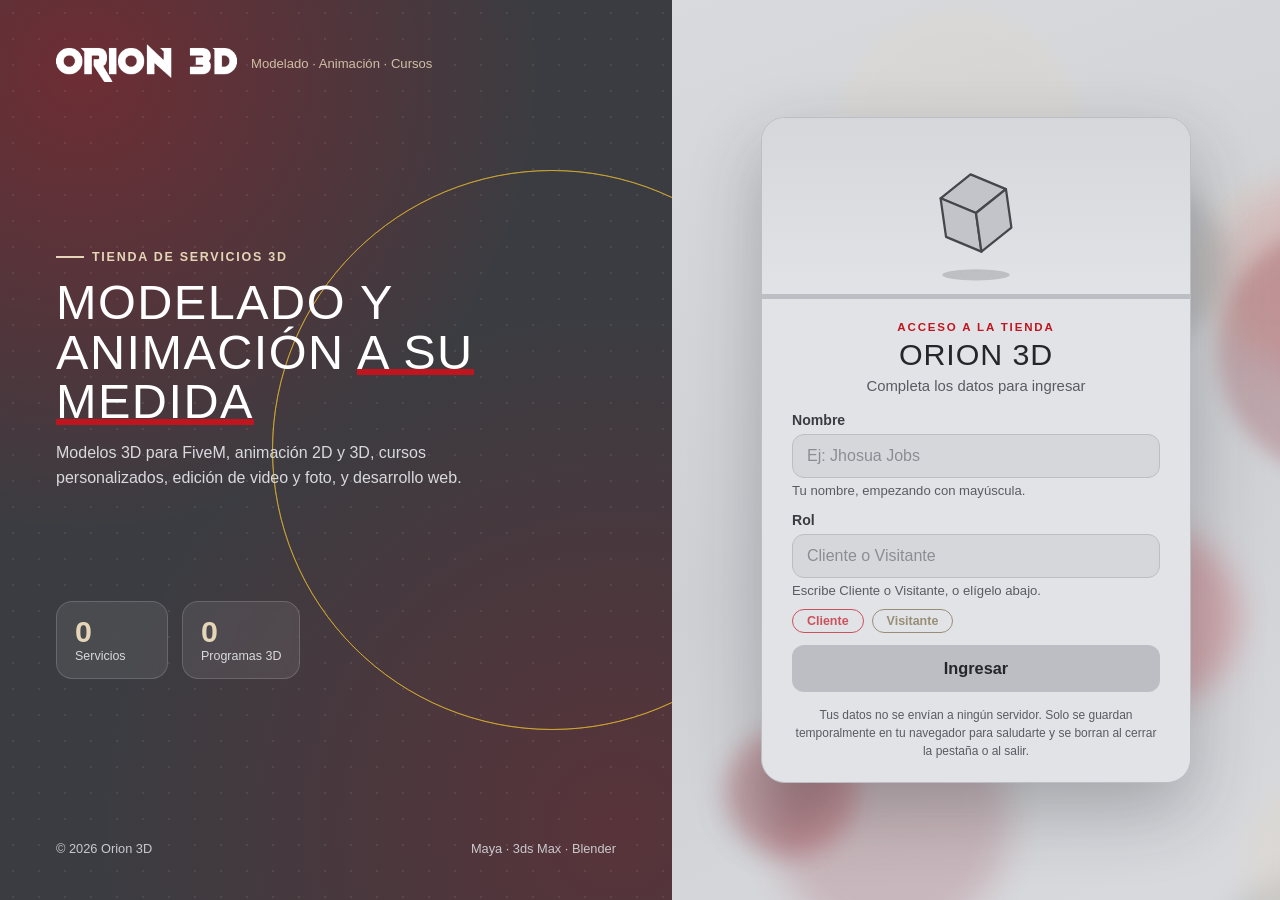
==== commit d8823aa3: "Update index.html" ====
--- a/index.html
+++ b/index.html
@@ -315,7 +315,7 @@
           <form id="form" method="post" novalidate autocomplete="off">
             <div class="field rise" style="--i:1">
               <label for="u">Nombre</label>
-              <input type="text" id="u" name="u" placeholder="Ej: Jhon Maldonado" maxlength="40" aria-describedby="hu" required>
+              <input type="text" id="u" name="u" placeholder="Ej: Jhosua Jobs" maxlength="40" aria-describedby="hu" required>
               <div class="hint" id="hu" aria-live="polite">Tu nombre, empezando con mayúscula.</div>
             </div>
             <div class="field rise" style="--i:2">
@@ -863,4 +863,4 @@
   update();
 </script>
 </body>
-</html>+</html>
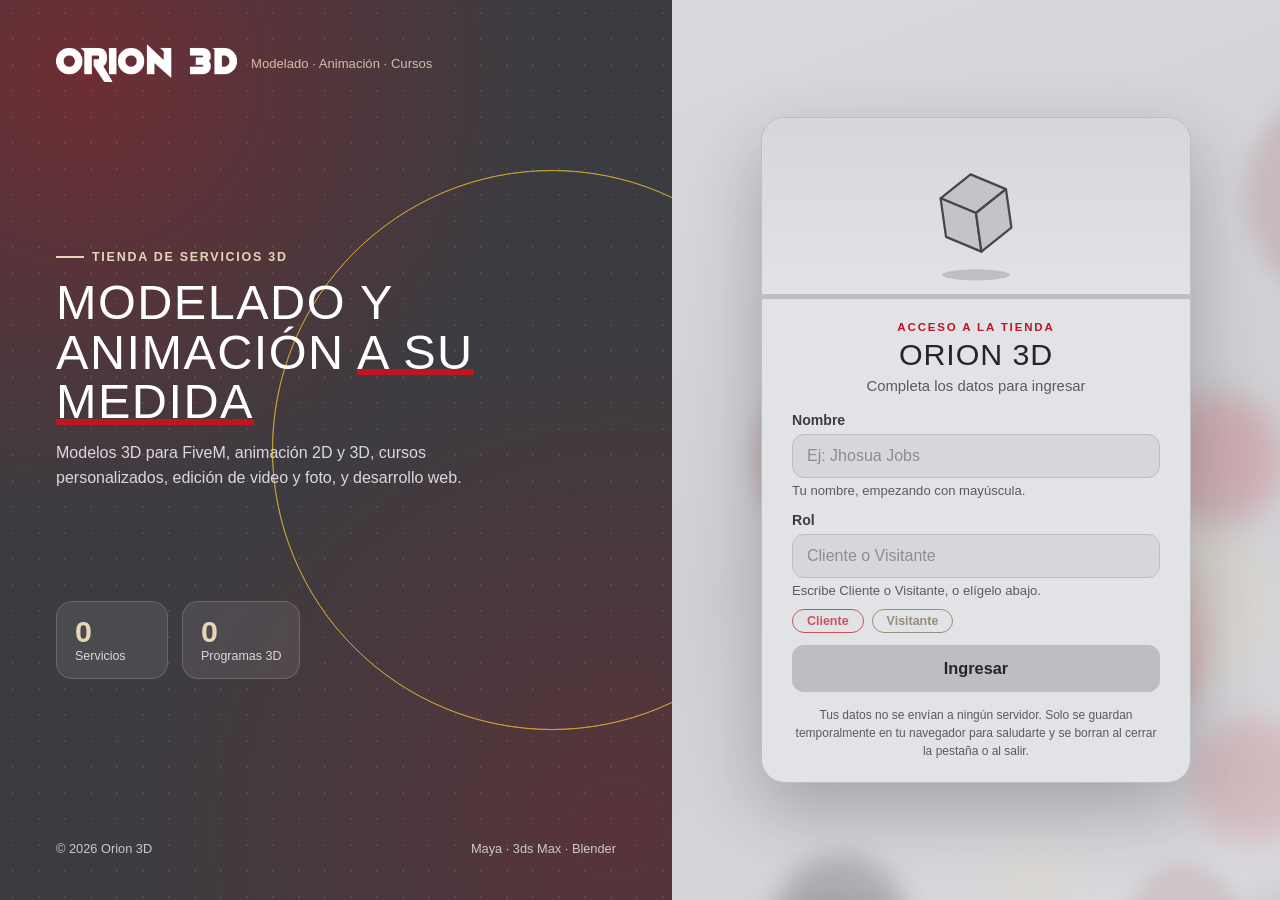
==== commit b80fd8f1: "Add files via upload" ====
--- a/index.html
+++ b/index.html
@@ -390,14 +390,11 @@
   const card = $('card'), plant = $('plant'), btn = $('btn');
   const uIn = $('u'), pIn = $('p'), hu = $('hu'), hp = $('hp');
 
-  /* ================= LISTA DE CLIENTES AMPLIABLE =================
-     Aquí puedes agregar más nombres de clientes en el futuro. */
-  const CLIENTES_EXTRAS = [
-    { nombre: "Jhon Maldonado" },
-    { nombre: "Angel Trespalacios" }
-  ];
-  // Combinamos con los clientes que ya vengan de datos.js si existen
-  const TODOS_LOS_CLIENTES = (typeof CLIENTES !== 'undefined' ? CLIENTES : []).concat(CLIENTES_EXTRAS);
+  /* ================= LISTA ÚNICA DE CLIENTES =================
+     Los clientes se administran únicamente desde js/datos.js. */
+  const TODOS_LOS_CLIENTES = (typeof CLIENTES !== 'undefined' && Array.isArray(CLIENTES))
+    ? CLIENTES
+    : [];
 
   const ROLES = ['Cliente', 'Visitante', 'Founder'];
   const CONECTORES = ['de', 'del', 'la', 'las', 'los', 'y'];
@@ -863,4 +860,4 @@
   update();
 </script>
 </body>
-</html>
+</html>
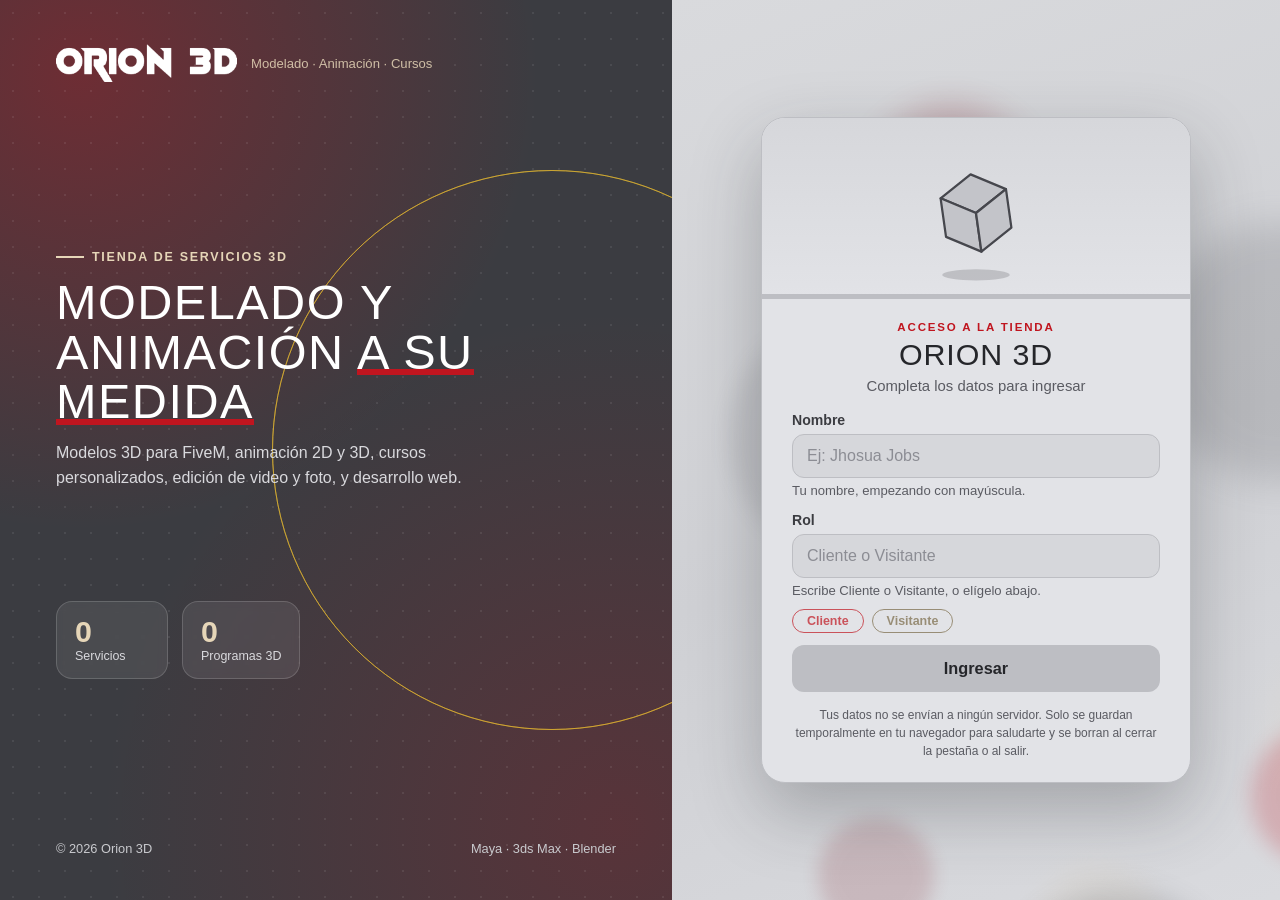
==== commit 0cf63120: "Add files via upload" ====
--- a/index.html
+++ b/index.html
@@ -55,11 +55,11 @@
   #blobs span{position:absolute;border-radius:50%;animation:drift var(--d) ease-in-out var(--delay) infinite alternate}
   @keyframes drift{from{transform:translate(0,0) scale(1)}to{transform:translate(var(--x),var(--y)) scale(1.18)}}
 
-  .login{position:relative;z-index:1;width:min(100%,430px);background:#fff;border:1px solid var(--line);border-radius:24px;overflow:hidden;box-shadow:0 28px 70px rgba(31,77,46,.18);animation:enter .9s cubic-bezier(.2,.9,.3,1) both}
+  .login{position:relative;z-index:1;width:min(100%,430px);background:#fff;border:1px solid var(--line);border-radius:24px;overflow:hidden;box-shadow:0 28px 70px rgba(31,77,46,.18);animation:enter .9s cubic-bezier(.2,.9,.3,1) both;transition:border-color .4s,box-shadow .4s}
   @keyframes enter{from{transform:translateX(50px);opacity:0}}
   .login.shake{animation:shake .45s}
   @keyframes shake{20%{transform:translateX(-9px)}40%{transform:translateX(8px)}60%{transform:translateX(-5px)}80%{transform:translateX(3px)}}
-  .top{background:linear-gradient(180deg,var(--mist),#f4f9ea);padding:20px 0 0;text-align:center}
+  .top{background:linear-gradient(180deg,var(--mist),#f4f9ea);padding:20px 0 0;text-align:center;transition:background .4s}
   .plant{width:140px;height:150px;display:block;margin:0 auto;overflow:visible}
   .bar{height:5px;background:var(--line);margin-top:6px}
   .bar i{display:block;height:100%;width:0;background:linear-gradient(90deg,var(--leaf),var(--sun));transition:width .7s cubic-bezier(.3,1,.4,1)}
@@ -85,41 +85,109 @@
   .tipo-box{max-height:0;opacity:0;overflow:hidden;padding:0 4px;transform:translateY(-8px);transition:max-height .55s ease,opacity .4s,transform .4s,margin .4s}
   .tipo-box.show{max-height:150px;opacity:1;transform:none;margin-bottom:12px}
 
-  /* Acceso admin (oculto) */
-  button.ready.adm,button.checking.adm,button.verified.adm{background:linear-gradient(90deg,#7b2ff7,#f107a3)}
-  button.ready.adm{box-shadow:0 10px 24px rgba(241,7,163,.35)}
-  button.checking.adm::before{background:#fff}
-  .welcome.admin{background:linear-gradient(135deg,#1a0b3d,#7b2ff7 55%,#f107a3)}
-
-  /* Acceso Founder (Juan MaldonadoAdmin) */
-  button.ready.founder,button.checking.founder,button.verified.founder{background:linear-gradient(90deg,#000000,#7b2ff7,#c0151f);border:1px solid #f107a3;}
-  button.ready.founder{box-shadow:0 10px 24px rgba(123,47,247,.45)}
-  .welcome.founder{background:radial-gradient(circle at 50% 50%,#7b2ff7 0%,#000000 80%)}
-
-  /* Preguntas de seguridad (admin) */
-  .sec{position:fixed;inset:0;z-index:20;display:grid;place-items:center;padding:20px;background:radial-gradient(circle at 50% 30%,rgba(123,47,247,.55),rgba(10,4,25,.93));backdrop-filter:blur(8px);opacity:0;visibility:hidden;transition:opacity .4s,visibility .4s}
+  /* ================= UI EXCLUSIVA ADMIN & FOUNDER (IDÉNTICA) ================= */
+  button.ready.adm,button.checking.adm,button.verified.adm,
+  button.ready.founder,button.checking.founder,button.verified.founder{
+    background:linear-gradient(105deg,#080808 0%,#38205f 48%,#8d1422 100%) !important;
+    border:1px solid rgba(241,7,163,.72);
+    color:#fff;
+  }
+  button.ready.adm,button.ready.founder{box-shadow:0 10px 26px rgba(91,35,135,.32),0 0 0 3px rgba(123,47,247,.08)}
+  button.ready.adm::after,button.ready.founder::after{background:linear-gradient(100deg,transparent,rgba(255,255,255,.32),transparent)}
+  button.checking.adm .spin,button.checking.founder .spin{border-top-color:#f3b5ff}
+  button.checking.adm::before,button.checking.founder::before{background:#f107a3}
+
+  .plant.adm .ft,.plant.founder .ft{fill:#d7a8ff !important}
+  .plant.adm .fl,.plant.founder .fl{fill:#7b2ff7 !important}
+  .plant.adm .fr,.plant.founder .fr{fill:#171717 !important}
+
+  /* Tarjeta e insignia exclusiva para Founder */
+  .login:has(#btn.founder){border-color:rgba(123,47,247,.38);box-shadow:0 28px 75px rgba(45,20,70,.22),0 0 0 4px rgba(123,47,247,.055)}
+  .login:has(#btn.founder) .top{background:linear-gradient(145deg,#f0e8fa,#f8f3fc 55%,#f5e9ec)}
+  .login:has(#btn.founder) .tag{font-size:0;color:#5b267e}
+  .login:has(#btn.founder) .tag::after{
+    content:'ACCESO EXCLUSIVO · FOUNDER';display:inline-flex;align-items:center;justify-content:center;
+    padding:6px 12px;border:1px solid rgba(123,47,247,.22);border-radius:999px;
+    background:linear-gradient(90deg,rgba(123,47,247,.09),rgba(192,21,31,.07));
+    color:#54236f;font-size:.68rem;font-weight:800;letter-spacing:.13em;
+  }
+  .login:has(#btn.founder) h1{color:#24152f}
+  .login:has(#btn.founder) h1::after{
+    content:'FOUNDER';display:table;margin:9px auto 0;padding:4px 11px;border-radius:6px;
+    background:linear-gradient(100deg,#21142d,#66318c,#8d1422);color:#fff;
+    font:800 .62rem/1.4 Arial,Helvetica,sans-serif;letter-spacing:.2em;
+  }
+  .login:has(#btn.founder) .sub{color:#65566f}
+
+  /* Tarjeta e insignia exclusiva para Admin (idéntica a Founder) */
+  .login:has(#btn.adm){border-color:rgba(123,47,247,.38);box-shadow:0 28px 75px rgba(45,20,70,.22),0 0 0 4px rgba(123,47,247,.055)}
+  .login:has(#btn.adm) .top{background:linear-gradient(145deg,#f0e8fa,#f8f3fc 55%,#f5e9ec)}
+  .login:has(#btn.adm) .tag{font-size:0;color:#5b267e}
+  .login:has(#btn.adm) .tag::after{
+    content:'ACCESO EXCLUSIVO · ADMIN';display:inline-flex;align-items:center;justify-content:center;
+    padding:6px 12px;border:1px solid rgba(123,47,247,.22);border-radius:999px;
+    background:linear-gradient(90deg,rgba(123,47,247,.09),rgba(192,21,31,.07));
+    color:#54236f;font-size:.68rem;font-weight:800;letter-spacing:.13em;
+  }
+  .login:has(#btn.adm) h1{color:#24152f}
+  .login:has(#btn.adm) h1::after{
+    content:'ADMINISTRADOR';display:table;margin:9px auto 0;padding:4px 11px;border-radius:6px;
+    background:linear-gradient(100deg,#21142d,#66318c,#8d1422);color:#fff;
+    font:800 .62rem/1.4 Arial,Helvetica,sans-serif;letter-spacing:.2em;
+  }
+  .login:has(#btn.adm) .sub{color:#65566f}
+
+  /* Verificación Founder: interfaz formal, sobria y centrada en el PIN */
+  #founderVerify.sec{background:rgba(15,23,42,.58);backdrop-filter:blur(7px)}
+  #founderVerify .sec-card{width:min(100%,440px);padding:30px;background:#fff;color:#172033;border:1px solid #dce2ea;border-radius:16px;box-shadow:0 24px 70px rgba(10,20,40,.24);transform:translateY(16px);transition:transform .22s ease}
+  #founderVerify.sec.show .sec-card{transform:none}
+  #founderVerify .sec-ico{width:46px;height:46px;margin:0 auto 14px;display:grid;place-items:center;border-radius:12px;background:#eef3f9;color:#263b57;font-size:1.35rem;animation:none}
+  #founderVerify h3{font-family:Arial,Helvetica,sans-serif;font-size:1.22rem;font-weight:700;color:#172033;margin:0 0 8px}
+  #founderVerify .sec-sub{color:#657186;line-height:1.55;margin:0 0 18px}
+  #founderVerify .sec-label{display:block;margin:0 0 7px;color:#35445b;font-size:.82rem;font-weight:700;letter-spacing:.04em;text-transform:uppercase}
+  #founderVerify .sec-input-wrap{margin-top:14px}
+  #founderVerify input{background:#f8fafc;border:1px solid #cbd5e1;border-radius:9px;color:#172033;letter-spacing:.28em;font-size:1.15rem}
+  #founderVerify input:focus{background:#fff;border-color:#526b8c;box-shadow:0 0 0 3px rgba(82,107,140,.14)}
+  #founderVerify input::placeholder{color:#9aa5b4}
+  #founderVerify .founder-pin-display{display:none;margin:16px 0 4px;padding:15px 12px;text-align:center;border:1px solid #cbd5e1;border-radius:12px;background:#f1f5f9}
+  #founderVerify .founder-pin-display.show{display:block}
+  #founderVerify .founder-pin-display small{display:block;color:#64748b;font-size:.72rem;font-weight:700;letter-spacing:.12em;text-transform:uppercase}
+  #founderVerify .founder-pin-display strong{display:block;margin-top:5px;color:#14243b;font:700 2.2rem/1.2 ui-monospace,SFMono-Regular,Consolas,monospace;letter-spacing:.24em}
+  #founderVerify .sec-msg{color:#b42318}
+  #founderVerify .sec-msg.ok{color:#167044}
+  #founderVerify .sec-acts{margin-top:8px}
+  #founderVerify .sec-acts button{min-height:44px;border-radius:9px;font-weight:700}
+  #founderVerify .sec-go{background:#263b57;color:#fff;box-shadow:none}
+  #founderVerify .sec-go:hover{background:#1b2c43}
+  #founderVerify .sec-cancel{background:#eef2f6;color:#344054}
+  #founderVerify .sec-cancel:hover{background:#e2e8f0}
+
+  /* Preguntas de seguridad y PIN (admin) - UI formal uniforme */
+  .sec{position:fixed;inset:0;z-index:20;display:grid;place-items:center;padding:20px;background:rgba(15,23,42,.62);backdrop-filter:blur(8px);opacity:0;visibility:hidden;transition:opacity .4s,visibility .4s}
   .sec.show{opacity:1;visibility:visible}
-  .sec-card{width:min(100%,450px);padding:28px;border-radius:24px;background:linear-gradient(160deg,#241046,#12082b);border:1px solid rgba(241,7,163,.5);box-shadow:0 0 60px rgba(241,7,163,.3),0 30px 80px rgba(0,0,0,.5);color:#fff;transform:translateY(40px) scale(.92) rotate(-2deg);transition:transform .6s cubic-bezier(.2,1.4,.4,1)}
+  .sec-card{width:min(100%,440px);padding:30px;border-radius:16px;background:#fff;border:1px solid #dce2ea;box-shadow:0 24px 70px rgba(10,20,40,.24);color:#172033;transform:translateY(16px);transition:transform .22s ease}
   .sec.show .sec-card{transform:none}
   .sec-card.shake{animation:shake .45s}
-  .sec-ico{font-size:2.4rem;text-align:center;animation:bob2 2.4s ease-in-out infinite}
-  @keyframes bob2{50%{transform:translateY(-6px) rotate(6deg)}}
-  .sec h3{font-family:Arial,Helvetica,sans-serif;text-align:center;font-size:1.4rem;margin:4px 0}
-  .sec-sub{text-align:center;color:#c7b8ee;font-size:.9rem;margin-bottom:16px}
-  .sec label{color:#f0e8ff;font-size:.9rem;font-weight:600;margin-bottom:12px;opacity:0;transform:translateX(-18px)}
-  .sec label span{display:block;margin-bottom:6px}
-  .sec.show label{animation:sqin .5s forwards;animation-delay:calc(var(--i) * .12s + .3s)}
-  @keyframes sqin{to{opacity:1;transform:none}}
-  .sec input{background:rgba(255,255,255,.08);border-color:rgba(255,255,255,.2);color:#fff}
-  .sec input::placeholder{color:#8b7bb8}
-  .sec input:focus{background:rgba(255,255,255,.12);border-color:#f107a3;box-shadow:0 0 0 4px rgba(241,7,163,.25)}
-  .sec-msg{min-height:1.4em;text-align:center;font-size:.86rem;color:#ff8fb8;margin:2px 0 10px}
-  .sec-msg.ok{color:#6cf2b0}
-  .sec-acts{display:flex;gap:10px}
-  .sec-acts button{width:auto;flex:1}
-  .sec-go{background:linear-gradient(90deg,#7b2ff7,#f107a3);color:#fff;box-shadow:0 10px 24px rgba(241,7,163,.3)}
-  .sec-cancel{background:rgba(255,255,255,.1);color:#fff}
+  .sec-ico{width:46px;height:46px;margin:0 auto 14px;display:grid;place-items:center;border-radius:12px;background:#eef3f9;color:#263b57;font-size:1.35rem}
+  .sec h3{font-family:Arial,Helvetica,sans-serif;text-align:center;font-size:1.22rem;font-weight:700;color:#172033;margin:0 0 8px}
+  .sec-sub{text-align:center;color:#657186;font-size:.9rem;line-height:1.55;margin:0 0 18px}
+  .sec label{display:block;color:#35445b;font-size:.84rem;font-weight:700;margin:13px 0 0}
+  .sec label span{display:block;margin:0 0 7px;line-height:1.4}
+  .sec input{width:100%;background:#f8fafc;border:1px solid #cbd5e1;border-radius:9px;color:#172033;padding:13px 14px;font-size:1rem;letter-spacing:.18em;outline:none}
+  .sec input::placeholder{color:#9aa5b4;letter-spacing:normal}
+  .sec input:focus{background:#fff;border-color:#526b8c;box-shadow:0 0 0 3px rgba(82,107,140,.14)}
+  .sec-msg{min-height:1.4em;text-align:center;font-size:.86rem;color:#b42318;margin:6px 0 10px}
+  .sec-msg.ok{color:#167044}
+  .sec-acts{display:flex;gap:10px;margin-top:12px}
+  .sec-acts button{width:auto;flex:1;min-height:44px;border-radius:9px;font-weight:700}
+  .sec-go{background:#263b57;color:#fff;box-shadow:none}
+  .sec-go:hover{background:#1b2c43}
+  .sec-cancel{background:#eef2f6;color:#344054}
+  .sec-cancel:hover{background:#e2e8f0}
   .sec-go:disabled{opacity:.5;cursor:not-allowed}
+  .apin-dots{display:flex;justify-content:center;gap:8px;margin:12px auto 16px}
+  .apin-dots i{width:10px;height:10px;border-radius:50%;background:#cbd5e1;transition:all .4s cubic-bezier(.3,1.6,.5,1)}
+  .apin-dots i.on{background:#263b57;box-shadow:0 0 10px rgba(38,59,87,.4);transform:scale(1.3)}
 
   /* PIN de los clientes (nube) */
   .tipo-box.alto.show{max-height:240px}
@@ -164,9 +232,6 @@
   .lock.profundo .lock-time{color:#bdbdbd}
   .lock.profundo h3{color:#cfcfcf}
   .lock.profundo p{color:#7a7a7a}
-  .apin-dots{display:flex;justify-content:center;gap:8px;margin:2px 0 8px}
-  .apin-dots i{width:10px;height:10px;border-radius:50%;background:rgba(255,255,255,.2);transition:all .4s cubic-bezier(.3,1.6,.5,1)}
-  .apin-dots i.on{background:#f107a3;box-shadow:0 0 12px #f107a3;transform:scale(1.3)}
 
   button{position:relative;overflow:hidden;width:100%;font:inherit;font-weight:700;font-size:1.02rem;color:var(--deep);background:#cfe0c4;border:0;border-radius:12px;padding:14px;cursor:pointer;transition:background .4s,color .4s,transform .15s,box-shadow .3s}
   button.ready{background:var(--forest);color:#fff;box-shadow:0 10px 22px rgba(31,77,46,.28)}
@@ -186,10 +251,67 @@
   @keyframes aparece{from{opacity:0;transform:translateY(6px)}}
   .privacy{font-size:.75rem;line-height:1.5;color:var(--muted);margin-top:14px;text-align:center}
 
-  /* Bienvenida */
-  .welcome{position:fixed;inset:0;z-index:10;display:grid;place-items:center;text-align:center;padding:24px;background:var(--forest);color:#fff;clip-path:circle(0% at 70% 40%);pointer-events:none}
-  .welcome.show{clip-path:circle(150% at 70% 40%);transition:clip-path 1.1s cubic-bezier(.7,0,.3,1);pointer-events:auto}
-  .welcome h2{font-family:Arial,Helvetica,sans-serif;font-size:clamp(1.8rem,6vw,3rem);line-height:1.15}
+  /* ================= BIENVENIDA CON FONDO ANIMADO Y BLUR MOTION ================= */
+  .welcome{
+    position:fixed;inset:0;z-index:40;display:grid;place-items:center;text-align:center;padding:24px;
+    background:radial-gradient(circle at 18% 20%, rgba(192,21,31,.65), transparent 50%),
+               radial-gradient(circle at 82% 80%, rgba(59,60,65,.95), transparent 55%),
+               #141518;
+    background-size:200% 200%;
+    color:#fff;
+    opacity:0;
+    visibility:hidden;
+    filter:blur(26px);
+    transform:scale(1.12);
+    pointer-events:none;
+    overflow:hidden;
+    transition:opacity .75s cubic-bezier(.22,1,.36,1), filter .85s cubic-bezier(.22,1,.36,1), transform .85s cubic-bezier(.22,1,.36,1), visibility .85s;
+  }
+  .welcome.show{
+    opacity:1;
+    visibility:visible;
+    filter:blur(0px);
+    transform:scale(1);
+    pointer-events:auto;
+    animation:bgFlow 8s ease-in-out infinite alternate;
+  }
+  @keyframes bgFlow{
+    0%{background-position:0% 20%}
+    50%{background-position:100% 80%}
+    100%{background-position:20% 100%}
+  }
+  /* Orbes animados detrás de la bienvenida */
+  .welcome-bg{position:absolute;inset:-25%;pointer-events:none;z-index:0;overflow:hidden}
+  .welcome-bg i{
+    position:absolute;border-radius:50%;filter:blur(65px);opacity:.55;
+    animation:orbDrift 9s ease-in-out infinite alternate;
+  }
+  .welcome-bg i:nth-child(1){width:460px;height:460px;top:5%;left:10%;background:#c0151f;animation-duration:7s}
+  .welcome-bg i:nth-child(2){width:520px;height:520px;bottom:5%;right:8%;background:#4a4b53;animation-duration:10s;animation-delay:-3s}
+  .welcome-bg i:nth-child(3){width:340px;height:340px;top:40%;left:45%;background:#e6d6b8;opacity:.25;animation-duration:8s;animation-delay:-5s}
+  @keyframes orbDrift{
+    0%{transform:translate(0,0) scale(1) rotate(0deg)}
+    50%{transform:translate(45px,-35px) scale(1.15) rotate(12deg)}
+    100%{transform:translate(-35px,40px) scale(.92) rotate(-10deg)}
+  }
+  /* Variantes de fondo animado para Admin y Founder */
+  .welcome.admin,.welcome.founder{
+    background:radial-gradient(circle at 20% 25%, rgba(123,47,247,.75), transparent 50%),
+               radial-gradient(circle at 80% 75%, rgba(192,21,31,.65), transparent 55%),
+               #080510;
+    background-size:200% 200%;
+  }
+  .welcome.admin .welcome-bg i:nth-child(1),.welcome.founder .welcome-bg i:nth-child(1){background:#7b2ff7}
+  .welcome.admin .welcome-bg i:nth-child(2),.welcome.founder .welcome-bg i:nth-child(2){background:#c0151f}
+  .welcome.admin .welcome-bg i:nth-child(3),.welcome.founder .welcome-bg i:nth-child(3){background:#f107a3;opacity:.35}
+
+  .welcome-content{position:relative;z-index:1}
+  .welcome.show .welcome-content{animation:blurTextIn .85s cubic-bezier(.22,1,.36,1) both}
+  @keyframes blurTextIn{
+    0%{opacity:0;filter:blur(18px);transform:translateY(22px) scale(.95)}
+    100%{opacity:1;filter:blur(0);transform:none}
+  }
+  .welcome h2{font-family:Arial,Helvetica,sans-serif;font-size:clamp(1.8rem,6vw,3rem);line-height:1.15;text-shadow:0 8px 30px rgba(0,0,0,.45)}
   .welcome p{font-size:1.15rem;margin-top:12px;color:var(--cream)}
   .welcome .dots{margin-top:10px;color:var(--sun)}
   .welcome .dots span{display:inline-block;font-size:2.2rem;animation:dot 1s infinite}
@@ -235,8 +357,6 @@
   .plant.s1 .fl{fill:#8a8b92}.plant.s1 .fr{fill:#5a5b62}
   .plant.s2 .cb{transform:scale(1);animation:flotaC 3.4s ease-in-out infinite}
   .plant.s2 .ft{fill:#e0323d}.plant.s2 .fl{fill:#c0151f}.plant.s2 .fr{fill:#8f0f18}
-  .plant.adm.s2 .ft{fill:#c084fc}.plant.adm.s2 .fl{fill:#7b2ff7}.plant.adm.s2 .fr{fill:#f107a3}
-  .plant.founder.s2 .ft{fill:#ff4d4d}.plant.founder.s2 .fl{fill:#7b2ff7}.plant.founder.s2 .fr{fill:#000000}
   .sp{fill:var(--sun);opacity:0}
   .plant.s2 .sp{animation:subir 2.6s ease-out infinite}
   .plant.s2 .sp:nth-of-type(2){animation-delay:.8s}.plant.s2 .sp:nth-of-type(3){animation-delay:1.6s}
@@ -251,13 +371,10 @@
   button.ready{background:var(--leaf);color:#fff;box-shadow:0 10px 22px rgba(192,21,31,.3)}
   button.checking{background:var(--leaf);color:#fff}
   button.verified{background:var(--ok)}
-  button.ready.adm,button.checking.adm,button.verified.adm{background:linear-gradient(90deg,#7b2ff7,#f107a3)}
-  button.ready.founder,button.checking.founder,button.verified.founder{background:linear-gradient(90deg,#000000,#7b2ff7,#c0151f)}
   .nube,.nube::before,.nube::after,.nube i{background:#ececef}
   .nube strong{color:#25262a}
-  .welcome{background:#3b3c41}
-  .welcome.admin{background:linear-gradient(135deg,#1a0b3d,#7b2ff7 55%,#f107a3)}
-  .welcome.founder{background:radial-gradient(circle at 50% 50%,#7b2ff7 0%,#000000 80%)}
+  input[type="password"].pin-in{letter-spacing:.55em}
+  input::-ms-reveal,input::-ms-clear{display:none}
   @media (max-width:900px){.b-top .logo{height:30px}.b-top span{display:none}}
 </style>
 </head>
@@ -328,7 +445,7 @@
               <div class="nube" id="nube" role="status" aria-live="polite"><small>Tu Pin es:</small><strong id="nubePin">----</strong><b></b><i></i><i></i></div>
               <div class="tipo-box alto" id="pinBox" inert aria-hidden="true">
                 <label for="pin">PIN de 4 dígitos</label>
-                <input type="text" id="pin" class="pin-in" inputmode="numeric" pattern="[0-9]*" maxlength="4" autocomplete="off" placeholder="••••" aria-describedby="hpin">
+                <input type="password" id="pin" class="pin-in" inputmode="numeric" pattern="[0-9]*" maxlength="4" autocomplete="off" placeholder="••••" aria-describedby="hpin">
                 <div class="hint" id="hpin" aria-live="polite">Escribe el PIN que aparece en la nube.</div>
                 <button type="button" class="relink" id="repin">¿No alcanzaste a verlo? Obtener PIN de nuevo</button>
               </div>
@@ -354,6 +471,21 @@
     </form>
   </div>
 
+  <div class="sec" id="founderVerify" role="dialog" aria-modal="true" aria-labelledby="founderVerifyTitle" aria-hidden="true">
+    <form class="sec-card" id="founderVerifyForm" autocomplete="off" novalidate>
+      <div class="sec-ico" aria-hidden="true">🔒</div>
+      <h3 id="founderVerifyTitle">Verificación de identidad</h3>
+      <p class="sec-sub" id="founderVerifyPrompt">Completa la verificación para continuar.</p>
+      <div class="founder-pin-display" id="founderPinDisplay" aria-live="polite"><small>PIN temporal generado</small><strong id="founderPinCode">000000</strong></div>
+      <div class="sec-input-wrap">
+        <label class="sec-label" id="founderVerifyLabel" for="founderVerifyInput">Código de verificación</label>
+        <input type="password" id="founderVerifyInput" class="pin-in" autocomplete="off" spellcheck="false" aria-label="Respuesta de verificación">
+      </div>
+      <div class="sec-msg" id="founderVerifyMsg" aria-live="polite"></div>
+      <div class="sec-acts"><button type="button" class="sec-cancel" id="founderVerifyCancel">Cancelar</button><button type="submit" class="sec-go">Continuar</button></div>
+    </form>
+  </div>
+
   <div class="lock" id="lock" role="alertdialog" aria-modal="true" aria-labelledby="lockT" aria-hidden="true">
     <div class="lock-card">
       <svg class="lock-ring" viewBox="0 0 120 120" aria-hidden="true"><circle class="bg" cx="60" cy="60" r="52"/><circle class="fg" id="lockArc" cx="60" cy="60" r="52"/></svg>
@@ -368,16 +500,17 @@
       <div class="sec-ico" aria-hidden="true">🛡️</div>
       <h3 id="secT">Verificación de seguridad</h3>
       <p class="sec-sub">Responde las 3 preguntas para continuar.</p>
-      <label style="--i:1"><span>1. ¿Qué sistema operativo usas?</span><input type="text" placeholder="Tu respuesta" autocapitalize="off" autocorrect="off" spellcheck="false"></label>
-      <label style="--i:2"><span>2. Nombre del proyecto audiovisual de Juan (en minúscula)</span><input type="text" placeholder="Tu respuesta" autocapitalize="off" autocorrect="off" spellcheck="false"></label>
-      <label style="--i:3"><span>3. ¿Qué editor de código se usó para crear la página?</span><input type="text" placeholder="Tu respuesta" autocapitalize="off" autocorrect="off" spellcheck="false"></label>
+      <label style="--i:1"><span>1. ¿Qué sistema operativo usas?</span><input type="password" placeholder="••••••••" autocomplete="off" autocapitalize="off" autocorrect="off" spellcheck="false"></label>
+      <label style="--i:2"><span>2. Nombre del proyecto audiovisual de Juan (en minúscula)</span><input type="password" placeholder="••••••••" autocomplete="off" autocapitalize="off" autocorrect="off" spellcheck="false"></label>
+      <label style="--i:3"><span>3. ¿Qué editor de código se usó para crear la página?</span><input type="password" placeholder="••••••••" autocomplete="off" autocapitalize="off" autocorrect="off" spellcheck="false"></label>
       <div class="sec-msg" id="secMsg" aria-live="polite"></div>
       <div class="sec-acts"><button type="button" class="sec-cancel" id="secNo">Cancelar</button><button type="submit" class="sec-go" id="secGo">Verificar</button></div>
     </form>
   </div>
 
   <div class="welcome" id="welcome" role="status" aria-live="polite">
-    <div>
+    <div class="welcome-bg" aria-hidden="true"><i></i><i></i><i></i></div>
+    <div class="welcome-content">
       <h2 id="wtitle"></h2>
       <p id="wsub"></p>
       <div class="dots" aria-hidden="true"><span>.</span><span>.</span><span>.</span></div>
@@ -440,13 +573,9 @@
     const raw = strip(String(text));
     const normalized = normalizeModeration(raw);
     if (!normalized) return false;
-    // Separa por espacios, pero elimina símbolos dentro de cada fragmento:
-    // así p.u.t.a, p-u-t-a y p4t4 se convierten en una misma secuencia detectable.
     const tokens = raw.split(/\s+/).map(normalizeModeration).filter(Boolean);
     if (tokens.some(token => WORDSET.has(token))) return true;
     if (WORDSET.has(normalized)) return true;
-    // También detecta letras separadas por espacios: "p u t a".
-    // Se prueban secuencias contiguas para no depender de una única palabra completa.
     for (let start = 0; start < tokens.length; start++) {
       let joined = '';
       for (let end = start; end < tokens.length && end < start + 18; end++) {
@@ -455,7 +584,6 @@
         if (PARTS.some(part => joined.includes(part))) return true;
       }
     }
-    // Las raíces se aplican solo a términos claramente ofensivos/sexuales.
     return PARTS.some(part => normalized.includes(part) || tokens.some(token => token.startsWith(part)));
   }
   function isGibberish(text) {
@@ -496,6 +624,9 @@
   }
 
   let touchedU = false, touchedP = false;
+
+  const ADMIN = { user: 'adminjuans', rol: 'adminrol226', nombre: 'JuamCOL' };
+  const esAdmin = () => uIn.value.trim().toLowerCase() === ADMIN.user && pIn.value.trim().toLowerCase() === ADMIN.rol;
 
   /* ================= DETECCIÓN DE JUAN MALDONADOADMIN ================= */
   function esFounder() {
@@ -527,8 +658,8 @@
     if (esAdmin()) {
       [uIn, pIn].forEach(i => i.classList.remove('ok', 'bad'));
       hu.className = hp.className = 'hint';
-      hu.textContent = 'Tu nombre, empezando con mayúscula.';
-      hp.textContent = 'Escribe Cliente o Visitante, o elígelo abajo.';
+      hu.textContent = 'Acceso administrativo detectado.';
+      hp.textContent = 'Credenciales de administrador verificadas.';
       document.querySelectorAll('.chip').forEach(c => c.classList.remove('on'));
       mostrar($('pinBox'), false); if (pinVisible) { resetPin(); pinVisible = false; }
       plant.setAttribute('class', 'plant s2 adm'); $('barfill').style.width = '100%';
@@ -592,9 +723,6 @@
     btn.disabled = false; uIn.readOnly = pIn.readOnly = false; pinIn.readOnly = false; uIn.focus();
     return false;
   }
-
-  const ADMIN = { user: 'adminjuans', rol: 'adminrol226', nombre: 'JuamCOL' };
-  const esAdmin = () => uIn.value.trim().toLowerCase() === ADMIN.user && pIn.value.trim().toLowerCase() === ADMIN.rol;
   
   async function entrarAdmin() {
     btn.disabled = true; uIn.readOnly = pIn.readOnly = true;
@@ -778,13 +906,90 @@
   }
   if (bloqueoRestante() > 0) mostrarBloqueo();
 
+  /* ---------- Verificación adicional exclusiva de Founder ---------- */
+  function pedirVerificacionFounder() {
+    return new Promise(resolve => {
+      const modal = $('founderVerify');
+      const form = $('founderVerifyForm');
+      const input = $('founderVerifyInput');
+      const prompt = $('founderVerifyPrompt');
+      const msg = $('founderVerifyMsg');
+      const pinDisplay = $('founderPinDisplay');
+      const pinCode = $('founderPinCode');
+      const label = $('founderVerifyLabel');
+      const pinAleatorio = String(100000 + (window.crypto?.getRandomValues
+        ? crypto.getRandomValues(new Uint32Array(1))[0] % 900000
+        : Math.floor(Math.random() * 900000)));
+      const pasos = [
+        { titulo: 'Paso 1 de 3 · PIN temporal', pregunta: 'El sistema generó este PIN: ' + pinAleatorio + '. Escríbelo para continuar.', respuesta: pinAleatorio, tipo: 'pin' },
+        { titulo: 'Paso 2 de 3 · PIN personal', pregunta: 'Introduce tu PIN personal de seguridad.', respuesta: '2552', tipo: 'pin' },
+        { titulo: 'Paso 3 de 3 · Pregunta de seguridad', pregunta: '¿En qué fecha ocurrió el accidente de las Torres Gemelas?', respuesta: 'juansmedia', tipo: 'texto' }
+      ];
+      let indice = 0;
+      let terminado = false;
+      const cerrar = ok => {
+        if (terminado) return;
+        terminado = true;
+        modal.classList.remove('show');
+        modal.setAttribute('aria-hidden', 'true');
+        form.onsubmit = null;
+        $('founderVerifyCancel').onclick = null;
+        resolve(ok);
+      };
+      const mostrarPaso = () => {
+        const paso = pasos[indice];
+        $('founderVerifyTitle').textContent = paso.titulo;
+        prompt.textContent = paso.tipo === 'pin' && indice === 0
+          ? 'Introduce el código temporal que aparece a continuación.'
+          : paso.pregunta;
+        pinDisplay.classList.toggle('show', indice === 0);
+        pinCode.textContent = indice === 0 ? pinAleatorio : '';
+        label.textContent = paso.tipo === 'pin' ? 'PIN de seguridad' : 'Respuesta de seguridad';
+        input.value = '';
+        input.type = 'password';
+        input.inputMode = paso.tipo === 'pin' ? 'numeric' : 'text';
+        input.maxLength = paso.tipo === 'pin' ? 6 : 80;
+        input.placeholder = paso.tipo === 'pin' ? '••••••' : 'Escribe tu respuesta';
+        input.setAttribute('aria-label', paso.tipo === 'pin' ? 'PIN de seguridad' : 'Respuesta a la pregunta');
+        msg.className = 'sec-msg';
+        msg.textContent = '';
+        setTimeout(() => input.focus(), 100);
+      };
+      $('founderVerifyCancel').onclick = () => cerrar(false);
+      form.onsubmit = e => {
+        e.preventDefault();
+        const paso = pasos[indice];
+        const valor = input.value.trim();
+        const normalizar = v => v.toLocaleLowerCase('es').normalize('NFD').replace(/[\u0300-\u036f]/g, '').replace(/\s+/g, ' ');
+        const correcto = paso.tipo === 'pin' ? valor === paso.respuesta : normalizar(valor) === paso.respuesta;
+        if (!correcto) {
+          form.classList.remove('shake'); void form.offsetWidth; form.classList.add('shake');
+          msg.className = 'sec-msg';
+          msg.textContent = 'Respuesta incorrecta. El acceso Founder será bloqueado temporalmente.';
+          setTimeout(() => { cerrar(false); bloquear(ADMIN_LOCK_MS, 'admin-pin'); }, 650);
+          return;
+        }
+        indice++;
+        if (indice >= pasos.length) {
+          msg.className = 'sec-msg ok';
+          msg.textContent = 'Verificación completada ✓';
+          setTimeout(() => cerrar(true), 500);
+        } else {
+          mostrarPaso();
+        }
+      };
+      modal.classList.add('show');
+      modal.setAttribute('aria-hidden', 'false');
+      mostrarPaso();
+    });
+  }
+
   /* ---------- Envío del formulario ---------- */
   $('form').addEventListener('submit', async e => {
     e.preventDefault();
     if (bloqueoRestante() > 0) { mostrarBloqueo(); return; }
 
     // Moderación prioritaria: el filtro se ejecuta antes de clientes/roles especiales.
-    // La sanción de 60 minutos se aplica específicamente al intento de entrar como Visitante.
     const nombreIngresado = uIn.value.trim();
     const rolIngresado = rolNormal(pIn.value);
     const contenidoVulgar = isVulgar(nombreIngresado) || isVulgar(pIn.value);
@@ -804,8 +1009,16 @@
     
     // Si es el usuario Founder (Juan MaldonadoAdmin)
     if (esFounder()) {
+      btn.disabled = true;
+      uIn.readOnly = pIn.readOnly = true;
+      if (!(await pedirVerificacionFounder())) {
+        btn.disabled = false;
+        uIn.readOnly = pIn.readOnly = false;
+        btn.classList.remove('checking', 'verified');
+        setLabel('Ingresar');
+        return;
+      }
       limpiarFallos();
-      btn.disabled = true;
       btn.classList.add('verified');
       setLabel('Acceso Founder concedido ✓');
       Auth.crear({ nombre: 'Juan Maldonado', rol: 'Founder', tipo: '' });
@@ -860,4 +1073,4 @@
   update();
 </script>
 </body>
-</html>+</html>
